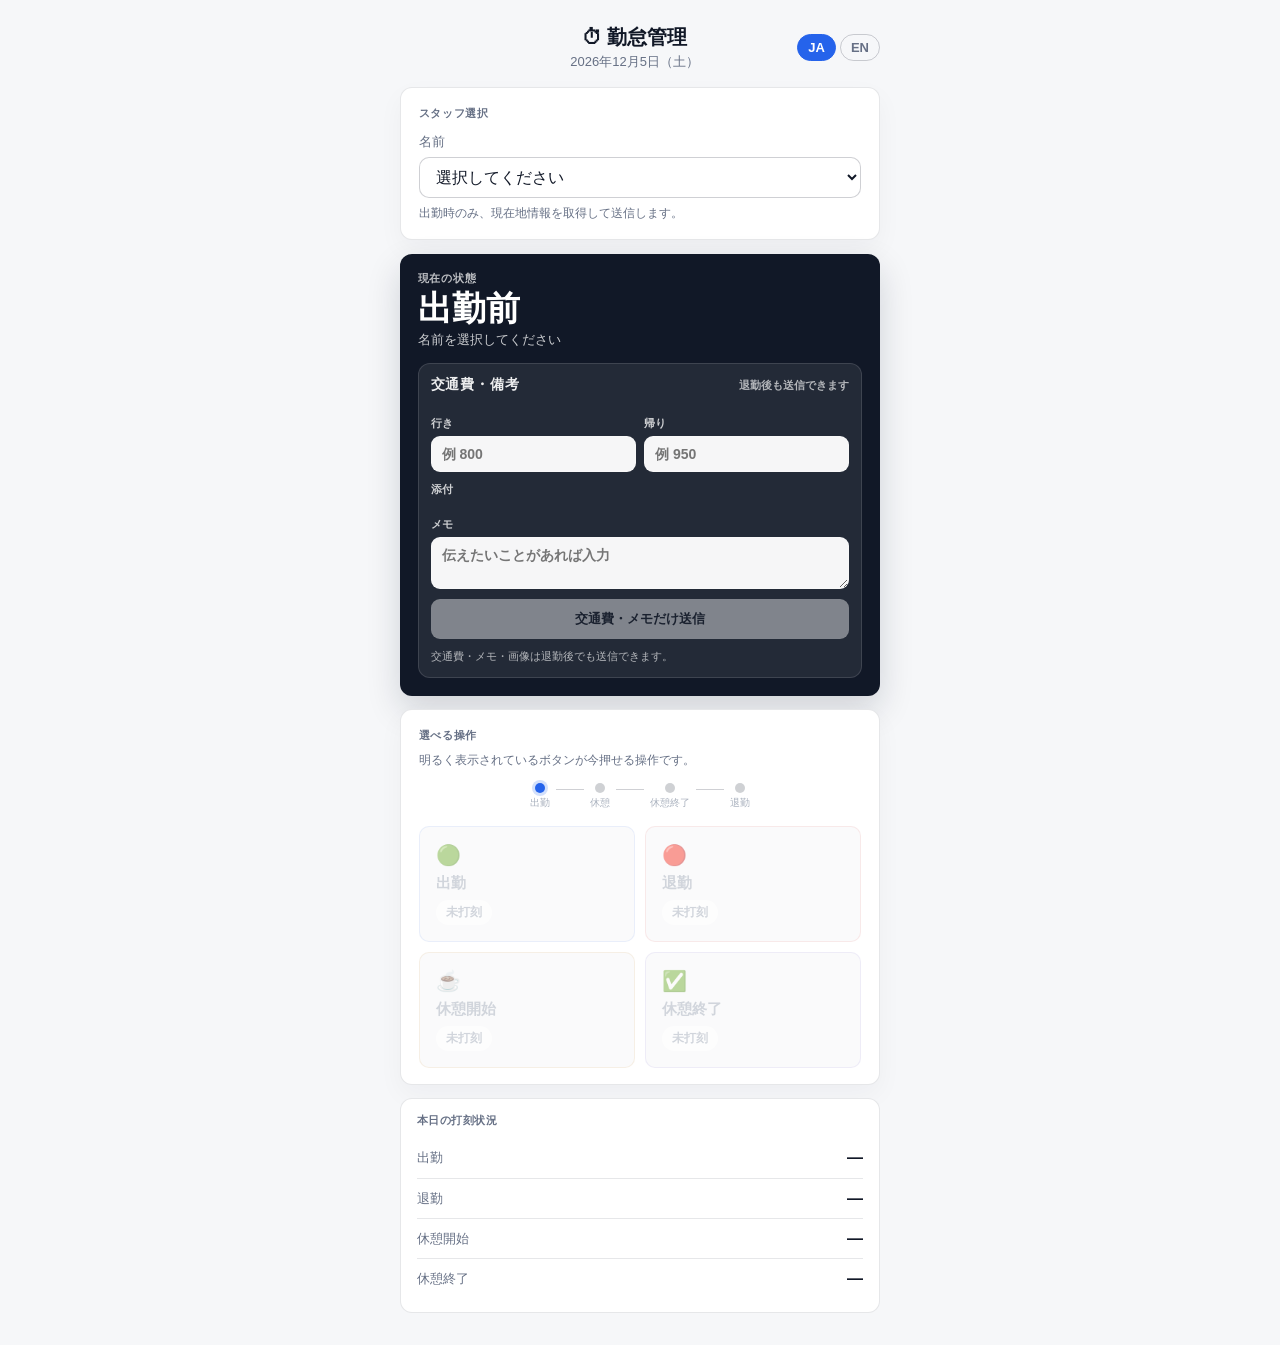
==== index.html @ ea796b30 "Update index.html" ====
<!DOCTYPE html>
<html lang="ja">
<head>
  <meta charset="UTF-8" />
  <meta name="viewport" content="width=device-width, initial-scale=1.0" />
  <title>勤怠管理 / Attendance</title>
  <link rel="stylesheet" href="styles.css?v=20260619-1" />
</head>
<body>
<div class="container">
  <div class="header">
    <div style="width:72px"></div>
    <div class="header-center">
      <h1>⏱ <span data-i18n="title">勤怠管理</span></h1>
      <div class="date" id="today-date"></div>
    </div>
    <div class="lang-toggle">
      <button class="lang-btn active" onclick="setLang('ja')">JA</button>
      <button class="lang-btn" onclick="setLang('en')">EN</button>
    </div>
  </div>

  <div class="card">
    <div class="card-title" data-i18n="selectStaff">スタッフ選択</div>
    <div class="form-group">
      <label data-i18n="name">名前</label>
      <select id="sel-name" onchange="onNameChange()">
        <option value="" data-i18n-opt="loading">読み込み中...</option>
      </select>
      <p class="notice" data-i18n="locationNotice">出勤時のみ、現在地情報を取得して送信します。</p>
    </div>
  </div>

  <div class="state-panel">
    <div class="state-copy">
      <span class="state-label" data-i18n="currentStatus">現在の状態</span>
      <strong id="current-state">出勤前</strong>
      <span id="state-detail">名前を選択してください</span>
    </div>
    <div class="checkout-panel" id="checkout-panel">
      <div class="checkout-panel-head">
        <span class="card-title" data-i18n="commuteTitle">交通費・備考</span>        
<!-- ① someKey → commuteSubtitle に修正 -->
<strong data-i18n="commuteSubtitle">退勤後も送信できます</strong>
      </div>
      <div class="fare-grid">
        <label>
          行き
          <input id="fare-go" type="number" inputmode="numeric" min="0" placeholder="例 800" />
        </label>
        <label>
          帰り
          <input id="fare-return" type="number" inputmode="numeric" min="0" placeholder="例 950" />
        </label>
      </div>
      <label class="file-field" data-i18n="fareAttach">
        添付
        <input id="commute-files" type="file" accept="image/*" multiple />
        <!-- ① label から data-i18n を外し、テキスト部分だけ span で囲む -->
<label class="file-field">
  <span data-i18n="fareAttach">添付</span>
  <input id="commute-files" type="file" accept="image/*" multiple />
  <span id="file-summary" data-i18n="fileSummaryDefault">画像は3枚まで・送信時に自動圧縮</span>
</label>
      </label>
      <div class="file-preview-grid" id="file-preview-grid" aria-label="添付画像プレビュー"></div>
<label class="memo-field">
  <span data-i18n="memoLabel">メモ</span>
  <textarea id="memo" rows="2" placeholder="伝えたいことがあれば入力"></textarea>
</label>
      </label>
      <button class="supplemental-send" id="supplemental-send" data-i18n="supplementalSend"  type="button" onclick="sendSupplementalInfo()" disabled>
        交通費・メモだけ送信
      </button>
      <p class="checkout-note" id="checkout-note" data-i18n="checkoutNote">交通費がない場合は、行き・帰りに0を入力してください。</p>
    </div>
    <button class="primary-action" id="primary-action" type="button" disabled>
      <span class="primary-kicker" data-i18n="nextAction">次の操作</span>
      <span class="primary-label" id="primary-label">出勤</span>
      <span class="primary-time" id="primary-time">--:--</span>
    </button>
  </div>

  <div class="card action-card">
    <div class="card-title">選べる操作</div>
    <p class="action-hint">明るく表示されているボタンが今押せる操作です。</p>

    <div class="step-bar">
      <div class="step">
        <div class="step-dot" id="step-checkin"></div>
        <div class="step-label" data-i18n="stepIn">出勤</div>
      </div>
      <div class="step-line" id="line-break"></div>
      <div class="step">
        <div class="step-dot" id="step-break"></div>
        <div class="step-label" data-i18n="stepBreak">休憩</div>
      </div>
      <div class="step-line" id="line-breakend"></div>
      <div class="step">
        <div class="step-dot" id="step-breakend"></div>
        <div class="step-label" data-i18n="stepBreakEnd">休憩終了</div>
      </div>
      <div class="step-line" id="line-checkout"></div>
      <div class="step">
        <div class="step-dot" id="step-checkout"></div>
        <div class="step-label" data-i18n="stepOut">退勤</div>
      </div>
    </div>

    <div class="btn-grid secondary-actions" aria-label="打刻操作">
      <button class="btn-action btn-checkin" onclick="record('出勤')" id="btn-checkin" disabled>
        <span class="icon">🟢</span>
        <span data-i18n="checkin">出勤</span>
        <span class="time-badge" id="time-checkin" data-i18n-default="未打刻">未打刻</span>
      </button>
      <button class="btn-action btn-checkout" onclick="confirmCheckout()" id="btn-checkout" disabled>
        <span class="icon">🔴</span>
        <span data-i18n="checkout">退勤</span>
        <span class="time-badge" id="time-checkout" data-i18n-default="未打刻">未打刻</span>
      </button>
      <button class="btn-action btn-break" onclick="record('休憩開始')" id="btn-break" disabled>
        <span class="icon">☕</span>
        <span data-i18n="breakStart">休憩開始</span>
        <span class="time-badge" id="time-break" data-i18n-default="未打刻">未打刻</span>
      </button>
      <button class="btn-action btn-breakend" onclick="record('休憩終了')" id="btn-breakend" disabled>
        <span class="icon">✅</span>
        <span data-i18n="breakEnd">休憩終了</span>
        <span class="time-badge" id="time-breakend" data-i18n-default="未打刻">未打刻</span>
      </button>
    </div>
  </div>

  <div class="status-bar show" id="status-bar">
    <div class="status-title" data-i18n="todayStatus">本日の打刻状況</div>
    <div class="status-grid">
      <div class="status-item"><span data-i18n="checkin">出勤</span><strong id="s-checkin">—</strong></div>
      <div class="status-item"><span data-i18n="checkout">退勤</span><strong id="s-checkout">—</strong></div>
      <div class="status-item"><span data-i18n="breakStart">休憩開始</span><strong id="s-break">—</strong></div>
      <div class="status-item"><span data-i18n="breakEnd">休憩終了</span><strong id="s-breakend">—</strong></div>
    </div>
  </div>
</div>

<div class="modal-overlay" id="modal">
  <div class="modal">
    <div class="modal-icon">🔴</div>
    <div class="modal-title" data-i18n="modalTitle">退勤しますか？</div>
    <div class="modal-body" data-i18n="modalBody">退勤を記録するとリセットされます。よろしいですか？</div>
    <div class="modal-time" id="modal-time"></div>
    <div class="modal-btns">
      <button class="modal-cancel" onclick="closeModal()" data-i18n="cancel">キャンセル</button>
      <button class="modal-confirm" onclick="doCheckout()" data-i18n="confirm">退勤する</button>
    </div>
  </div>
</div>

<div class="sending-overlay" id="sending-overlay">
  <div class="sending-box">📡 <span data-i18n="sending">送信中...</span></div>
</div>
<div class="toast" id="toast"></div>

<script src="script.js?v=20260619-1"></script>
</body>
</html>
---- styles.css ----
*, *::before, *::after { box-sizing: border-box; margin: 0; padding: 0; }

:root {
  --bg: #f6f7f9; --surface: #ffffff; --surface2: #f1f3f6;
  --border: rgba(15,23,42,0.10); --border2: rgba(15,23,42,0.20);
  --text: #111827; --text2: #667085; --text3: #a8b0bd;
  --green: #2563eb; --green-light: #eff6ff;
  --blue: #2563eb; --blue-light: #eff6ff;
  --orange: #c47a13; --orange-light: #fff7e6;
  --red: #dc2626; --red-light: #fef2f2;
  --purple: #6d5bd0; --purple-light: #f3f0ff;
  --gray-light: #f3f4f6;
  --radius: 12px; --radius-sm: 10px;
}

@media (prefers-color-scheme: dark) {
  :root {
    --bg: #1c1c1a; --surface: #262624; --surface2: #2e2e2b;
    --border: rgba(255,255,255,0.1); --border2: rgba(255,255,255,0.2);
    --text: #f0efea; --text2: #a0a09a; --text3: #666662;
    --green-light: #0a3328; --blue-light: #1e3a5f;
    --orange-light: #3d1f0a; --red-light: #3d0a0a; --purple-light: #2d1f5e;
    --gray-light: #2e2e2b;
  }
}

body {
  font-family: -apple-system, BlinkMacSystemFont, 'Hiragino Sans', 'Noto Sans JP', sans-serif;
  background: var(--bg); color: var(--text);
  min-height: 100vh; padding: 1rem;
}

.container { max-width: 480px; margin: 0 auto; }
.header { display: flex; align-items: center; justify-content: space-between; margin-bottom: 1rem; padding-top: 0.5rem; }
.header-center { text-align: center; flex: 1; }
.header h1 { font-size: 20px; font-weight: 700; margin-bottom: 2px; }
.header .date { font-size: 13px; color: var(--text2); }
.lang-toggle { display: flex; gap: 4px; }
.lang-btn { padding: 5px 10px; border-radius: 20px; border: 0.5px solid var(--border2); background: transparent; color: var(--text2); font-size: 13px; font-weight: 600; cursor: pointer; font-family: inherit; transition: all 0.15s; }
.lang-btn.active { background: var(--green); color: white; border-color: var(--green); }
.card { background: var(--surface); border: 1px solid var(--border); border-radius: var(--radius); padding: 1.1rem; margin-bottom: 0.85rem; box-shadow: 0 10px 26px rgba(15,23,42,0.04); }
.card-title { font-size: 11px; font-weight: 600; color: var(--text2); letter-spacing: 0.06em; text-transform: uppercase; margin-bottom: 12px; }
.form-group { display: flex; flex-direction: column; gap: 6px; }
label { font-size: 13px; color: var(--text2); font-weight: 500; }
select { font-size: 16px; font-family: inherit; padding: 10px 12px; border: 0.5px solid var(--border2); border-radius: var(--radius-sm); background: var(--surface); color: var(--text); width: 100%; outline: none; transition: border-color 0.15s; }
select:focus { border-color: var(--green); box-shadow: 0 0 0 3px rgba(29,158,117,0.15); }
.notice { color: var(--text2); font-size: 12px; line-height: 1.5; }
.state-panel { background: #111827; color: white; border-radius: 12px; padding: 1.1rem; margin-bottom: 0.85rem; box-shadow: 0 14px 34px rgba(15,23,42,0.16); }
.state-copy { display: flex; flex-direction: column; gap: 4px; margin-bottom: 12px; }
.state-label { color: rgba(255,255,255,0.72); font-size: 11px; font-weight: 700; letter-spacing: 0.08em; text-transform: uppercase; }
.state-copy strong { font-size: 34px; line-height: 1.08; }
.state-copy span:last-child { color: rgba(255,255,255,0.78); font-size: 13px; }
.checkout-panel { background: rgba(255,255,255,0.08); border: 1px solid rgba(255,255,255,0.12); border-radius: 12px; padding: 12px; margin-top: 14px; display: grid; gap: 10px; }
.checkout-panel-head { display: flex; align-items: baseline; justify-content: space-between; gap: 10px; }
.checkout-panel-head span { color: rgba(255,255,255,0.92); font-size: 14px; font-weight: 800; }
.checkout-panel-head strong { color: rgba(255,255,255,0.66); font-size: 11px; font-weight: 700; }
.fare-grid { display: grid; grid-template-columns: 1fr 1fr; gap: 8px; }
.fare-grid label, .file-field, .memo-field { color: rgba(255,255,255,0.78); display: grid; gap: 5px; font-size: 11px; font-weight: 800; letter-spacing: 0.02em; }
.fare-grid input, .memo-field textarea { width: 100%; border: 1px solid rgba(255,255,255,0.18); border-radius: 9px; background: rgba(255,255,255,0.96); color: var(--text); font: inherit; font-size: 14px; padding: 9px 10px; outline: none; }
.fare-grid input:focus, .memo-field textarea:focus { border-color: #93c5fd; box-shadow: 0 0 0 3px rgba(147,197,253,0.24); }
.file-field input { font-size: 12px; color: rgba(255,255,255,0.82); }
.file-field span { color: rgba(255,255,255,0.62); font-size: 11px; font-weight: 600; }
.file-preview-grid { display: grid; grid-template-columns: repeat(3, 1fr); gap: 8px; }
.file-preview { background: rgba(255,255,255,0.10); border: 1px solid rgba(255,255,255,0.14); border-radius: 10px; overflow: hidden; min-height: 84px; display: grid; grid-template-rows: 72px auto; position: relative; }
.file-preview img { width: 100%; height: 72px; object-fit: cover; display: block; }
.file-preview span { color: rgba(255,255,255,0.74); font-size: 10px; line-height: 1.3; padding: 5px 6px 6px; overflow: hidden; text-overflow: ellipsis; white-space: nowrap; }
.file-remove { position: absolute; top: 5px; right: 5px; width: 24px; height: 24px; border: 0; border-radius: 999px; background: rgba(17,24,39,0.78); color: white; font-size: 16px; line-height: 1; cursor: pointer; }
.memo-field textarea { resize: vertical; min-height: 48px; }
.supplemental-send { width: 100%; border: 1px solid rgba(255,255,255,0.18); border-radius: 9px; background: rgba(255,255,255,0.94); color: #111827; font: inherit; font-size: 13px; font-weight: 800; padding: 10px 12px; cursor: pointer; }
.supplemental-send:disabled { opacity: 0.45; cursor: not-allowed; }
.checkout-note { color: rgba(255,255,255,0.66); font-size: 11px; line-height: 1.45; }
.checkout-panel.is-incomplete { border-color: rgba(248,113,113,0.5); }
.checkout-panel.is-ready { border-color: rgba(96,165,250,0.65); }
.primary-action { display: none; }
.primary-action:disabled { cursor: not-allowed; opacity: 0.56; }
.primary-action:not(:disabled):active { transform: scale(0.985); }
.primary-kicker { grid-column: 1 / -1; color: var(--text2); font-size: 11px; font-weight: 700; letter-spacing: 0.08em; text-transform: uppercase; }
.primary-label { font-size: 26px; font-weight: 800; line-height: 1.1; }
.primary-time { justify-self: end; background: var(--green-light); color: var(--green); border-radius: 999px; padding: 6px 10px; font-size: 13px; font-weight: 800; }
.primary-action.is-break { color: #60420e; }
.primary-action.is-break .primary-time { background: var(--orange-light); color: var(--orange); }
.primary-action.is-breakend { color: #344568; }
.primary-action.is-breakend .primary-time { background: var(--purple-light); color: var(--purple); }
.primary-action.is-checkout { color: #6f211d; }
.primary-action.is-checkout .primary-time { background: var(--red-light); color: var(--red); }
.action-card { padding-bottom: 1rem; }
.action-hint { color: var(--text2); font-size: 12px; line-height: 1.5; margin: -4px 0 14px; }
.step-bar { display: flex; align-items: center; justify-content: center; gap: 6px; margin-bottom: 16px; }
.step { display: flex; flex-direction: column; align-items: center; gap: 3px; }
.step-dot { width: 10px; height: 10px; border-radius: 50%; background: var(--border2); transition: background 0.3s; }
.step-dot.done { background: var(--green); }
.step-dot.active { background: var(--blue); box-shadow: 0 0 0 3px rgba(37,99,235,0.2); }
.step-label { font-size: 10px; color: var(--text3); }
.step-line { width: 28px; height: 1px; background: var(--border2); margin-bottom: 14px; }
.step-line.done { background: var(--green); }
.btn-grid { display: grid; grid-template-columns: 1fr 1fr; gap: 10px; }
.btn-action { display: flex; flex-direction: column; align-items: flex-start; justify-content: center; gap: 7px; min-height: 96px; padding: 1rem; border: 1px solid transparent; border-radius: var(--radius-sm); font-family: inherit; font-size: 15px; font-weight: 800; cursor: pointer; transition: transform 0.1s, opacity 0.2s, filter 0.2s, box-shadow 0.2s; position: relative; text-align: left; }
.btn-action:active:not(:disabled) { transform: scale(0.96); }
.btn-action:not(:disabled) { box-shadow: 0 10px 24px rgba(15,23,42,0.08); }
.btn-action .icon { font-size: 20px; transition: opacity 0.2s; }
.btn-action .time-badge { font-size: 12px; font-weight: 800; padding: 4px 10px; border-radius: 20px; background: rgba(255,255,255,0.72); }
.btn-checkin { background: var(--blue-light); color: var(--blue); border-color: rgba(37,99,235,0.16); }
.btn-checkout { background: var(--red-light); color: var(--red); border-color: rgba(220,38,38,0.16); }
.btn-break { background: var(--orange-light); color: var(--orange); border-color: rgba(196,122,19,0.18); }
.btn-breakend { background: var(--purple-light); color: var(--purple); border-color: rgba(109,91,208,0.18); }
.btn-action:disabled { background: #f7f7f8 !important; color: var(--text3) !important; cursor: not-allowed; opacity: 0.52; box-shadow: none; }
.btn-checkout:not(:disabled) { box-shadow: 0 0 0 3px rgba(220,38,38,0.10), 0 10px 24px rgba(15,23,42,0.08); }
.btn-action.done-state { opacity: 0.58; cursor: default; }
.status-bar { background: var(--surface); border: 0.5px solid var(--border); border-radius: var(--radius); padding: 14px 16px; margin-bottom: 1rem; display: block; }
.status-bar.show { display: block; }
.status-title { font-size: 11px; color: var(--text2); margin-bottom: 10px; font-weight: 600; letter-spacing: 0.04em; text-transform: uppercase; }
.status-grid { display: grid; grid-template-columns: 1fr; gap: 0; }
.status-item { display: flex; align-items: center; justify-content: space-between; min-height: 40px; border-top: 0.5px solid var(--border); }
.status-item:first-child { border-top: 0; }
.status-item span { color: var(--text2); font-size: 13px; display: block; }
.status-item strong { font-size: 16px; font-variant-numeric: tabular-nums; }
.sending-overlay { display: none; position: fixed; inset: 0; background: rgba(0,0,0,0.35); z-index: 100; align-items: center; justify-content: center; }
.sending-overlay.show { display: flex; }
.sending-box { background: var(--surface); border-radius: var(--radius); padding: 2rem 2.5rem; text-align: center; font-size: 15px; font-weight: 600; }
.modal-overlay { display: none; position: fixed; inset: 0; background: rgba(0,0,0,0.4); z-index: 200; align-items: flex-end; justify-content: center; padding: 1rem; }
.modal-overlay.show { display: flex; }
.modal { background: var(--surface); border-radius: var(--radius); padding: 1.5rem; width: 100%; max-width: 420px; }
.modal-icon { font-size: 40px; text-align: center; margin-bottom: 12px; }
.modal-title { font-size: 18px; font-weight: 700; text-align: center; margin-bottom: 8px; }
.modal-body { font-size: 14px; color: var(--text2); text-align: center; margin-bottom: 20px; line-height: 1.6; }
.modal-time { font-size: 28px; font-weight: 700; text-align: center; color: var(--red); margin-bottom: 20px; }
.modal-btns { display: grid; grid-template-columns: 1fr 1fr; gap: 10px; }
.modal-cancel { padding: 12px; border: 0.5px solid var(--border2); border-radius: var(--radius-sm); background: transparent; color: var(--text2); font-size: 15px; font-weight: 600; cursor: pointer; font-family: inherit; }
.modal-confirm { padding: 12px; border: none; border-radius: var(--radius-sm); background: var(--red); color: white; font-size: 15px; font-weight: 700; cursor: pointer; font-family: inherit; }
.toast { position: fixed; bottom: 24px; left: 50%; transform: translateX(-50%); padding: 11px 22px; border-radius: var(--radius-sm); font-size: 14px; font-weight: 600; opacity: 0; transition: opacity 0.3s; pointer-events: none; z-index: 999; white-space: nowrap; }
.toast.ok { background: var(--green); color: white; }
.toast.ng { background: #e24b4a; color: white; }
.toast.show { opacity: 1; }
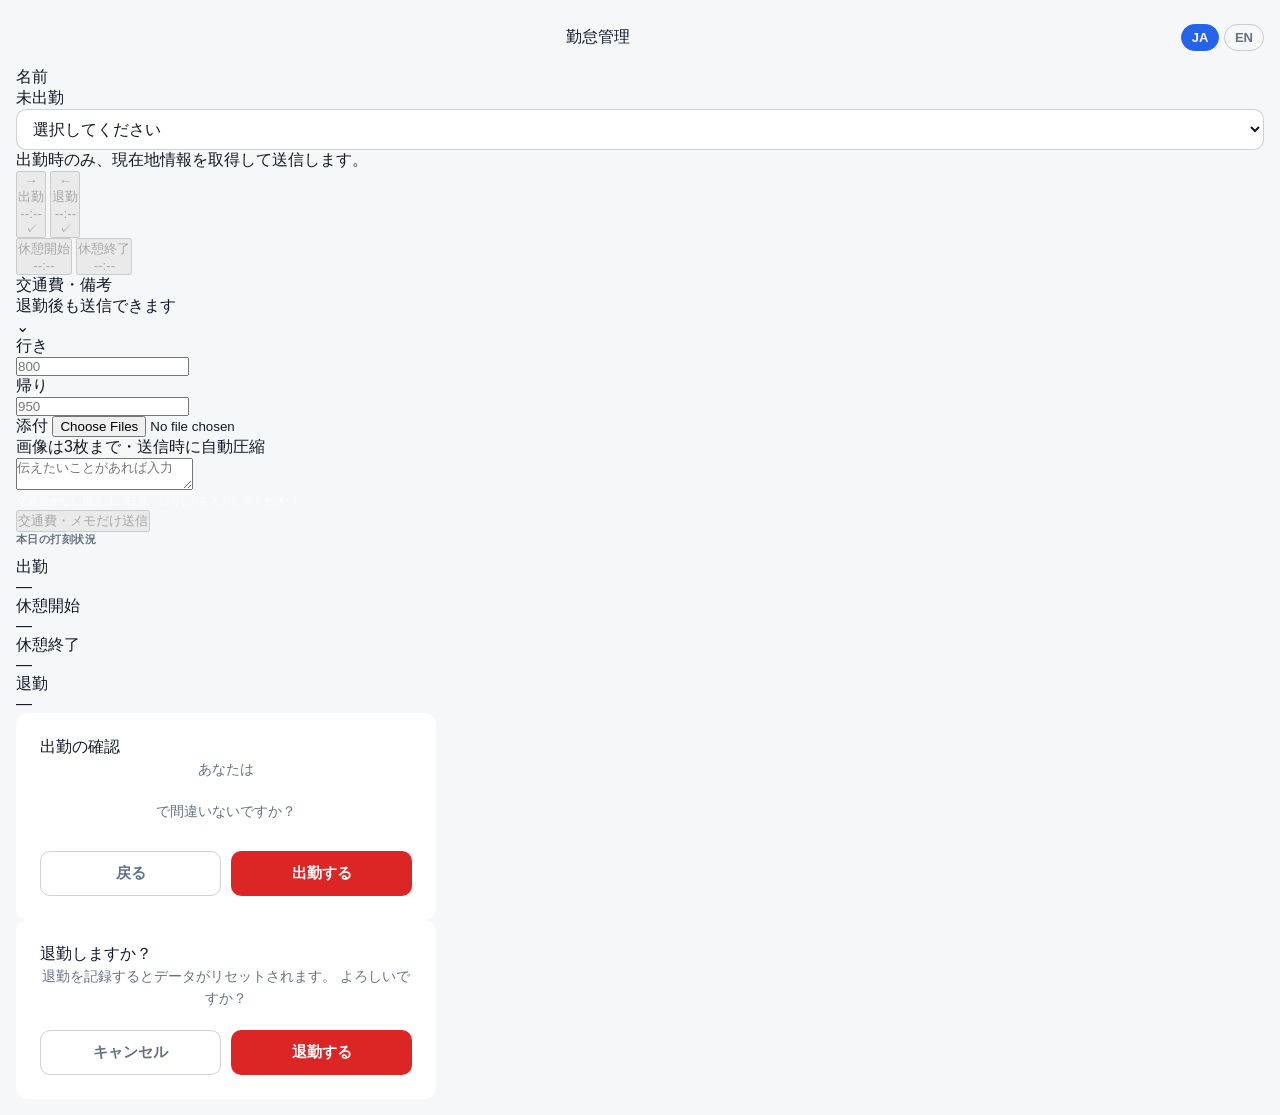
==== commit 87ad27b3: "Update index.html" ====
--- a/index.html
+++ b/index.html
@@ -2,151 +2,152 @@
 <html lang="ja">
 <head>
   <meta charset="UTF-8" />
-  <meta name="viewport" content="width=device-width, initial-scale=1.0" />
+  <meta name="viewport" content="width=device-width, initial-scale=1.0, maximum-scale=1.0" />
   <title>勤怠管理 / Attendance</title>
-  <link rel="stylesheet" href="styles.css?v=20260619-1" />
+  <link rel="stylesheet" href="styles.css" />
 </head>
 <body>
-<div class="container">
+<div class="app">
+
+  <!-- Header -->
   <div class="header">
-    <div style="width:72px"></div>
-    <div class="header-center">
-      <h1>⏱ <span data-i18n="title">勤怠管理</span></h1>
-      <div class="date" id="today-date"></div>
+    <div class="hd-spacer"></div>
+    <div class="hd-center">
+      <div class="hd-title" data-i18n="title">勤怠管理</div>
+      <div class="hd-date" id="hd-date"></div>
     </div>
-    <div class="lang-toggle">
+    <div class="lang-row">
       <button class="lang-btn active" onclick="setLang('ja')">JA</button>
       <button class="lang-btn" onclick="setLang('en')">EN</button>
     </div>
   </div>
 
-  <div class="card">
-    <div class="card-title" data-i18n="selectStaff">スタッフ選択</div>
-    <div class="form-group">
-      <label data-i18n="name">名前</label>
-      <select id="sel-name" onchange="onNameChange()">
-        <option value="" data-i18n-opt="loading">読み込み中...</option>
-      </select>
-      <p class="notice" data-i18n="locationNotice">出勤時のみ、現在地情報を取得して送信します。</p>
+  <!-- Name card with inline status badge -->
+  <div class="name-card">
+    <div class="name-head">
+      <div class="field-lbl" data-i18n="name">名前</div>
+      <div class="status-badge s-none" id="state-badge">
+        <div class="sb-dot"></div>
+        <span id="state-badge-text">未出勤</span>
+      </div>
     </div>
+    <select class="name-sel" id="sel-name" onchange="onNameChange()">
+      <option value="">選択してください</option>
+    </select>
+    <div class="loc-note" data-i18n="locationNotice">出勤時のみ、現在地情報を取得して送信します。</div>
   </div>
 
-  <div class="state-panel">
-    <div class="state-copy">
-      <span class="state-label" data-i18n="currentStatus">現在の状態</span>
-      <strong id="current-state">出勤前</strong>
-      <span id="state-detail">名前を選択してください</span>
-    </div>
-    <div class="checkout-panel" id="checkout-panel">
-      <div class="checkout-panel-head">
-        <span class="card-title" data-i18n="commuteTitle">交通費・備考</span>        
-<!-- ① someKey → commuteSubtitle に修正 -->
-<strong data-i18n="commuteSubtitle">退勤後も送信できます</strong>
-      </div>
-      <div class="fare-grid">
-        <label>
-          行き
-          <input id="fare-go" type="number" inputmode="numeric" min="0" placeholder="例 800" />
-        </label>
-        <label>
-          帰り
-          <input id="fare-return" type="number" inputmode="numeric" min="0" placeholder="例 950" />
-        </label>
-      </div>
-      <label class="file-field" data-i18n="fareAttach">
-        添付
-        <input id="commute-files" type="file" accept="image/*" multiple />
-        <!-- ① label から data-i18n を外し、テキスト部分だけ span で囲む -->
-<label class="file-field">
-  <span data-i18n="fareAttach">添付</span>
-  <input id="commute-files" type="file" accept="image/*" multiple />
-  <span id="file-summary" data-i18n="fileSummaryDefault">画像は3枚まで・送信時に自動圧縮</span>
-</label>
-      </label>
-      <div class="file-preview-grid" id="file-preview-grid" aria-label="添付画像プレビュー"></div>
-<label class="memo-field">
-  <span data-i18n="memoLabel">メモ</span>
-  <textarea id="memo" rows="2" placeholder="伝えたいことがあれば入力"></textarea>
-</label>
-      </label>
-      <button class="supplemental-send" id="supplemental-send" data-i18n="supplementalSend"  type="button" onclick="sendSupplementalInfo()" disabled>
-        交通費・メモだけ送信
-      </button>
-      <p class="checkout-note" id="checkout-note" data-i18n="checkoutNote">交通費がない場合は、行き・帰りに0を入力してください。</p>
-    </div>
-    <button class="primary-action" id="primary-action" type="button" disabled>
-      <span class="primary-kicker" data-i18n="nextAction">次の操作</span>
-      <span class="primary-label" id="primary-label">出勤</span>
-      <span class="primary-time" id="primary-time">--:--</span>
+  <!-- Main punch buttons (出勤 / 退勤) -->
+  <div class="main-btns">
+    <button class="main-btn btn-ci" id="btn-ci" disabled onclick="confirmCheckin()">
+      <div class="btn-indicator" id="ind-ci">→</div>
+      <div class="btn-label" data-i18n="checkin">出勤</div>
+      <div class="btn-time" id="time-ci">--:--</div>
+      <div class="done-badge">✓</div>
+    </button>
+    <button class="main-btn btn-co" id="btn-co" disabled onclick="confirmCheckout()">
+      <div class="btn-indicator" id="ind-co">←</div>
+      <div class="btn-label" data-i18n="checkout">退勤</div>
+      <div class="btn-time" id="time-co">--:--</div>
+      <div class="done-badge">✓</div>
     </button>
   </div>
 
-  <div class="card action-card">
-    <div class="card-title">選べる操作</div>
-    <p class="action-hint">明るく表示されているボタンが今押せる操作です。</p>
+  <!-- Break buttons (休憩開始 / 休憩終了) -->
+  <div class="break-btns">
+    <button class="break-btn" id="btn-bs" disabled onclick="record('休憩開始')">
+      <div class="break-dot" style="background:#D97706;"></div>
+      <div class="break-lbl" data-i18n="breakStart">休憩開始</div>
+      <div class="break-time" id="time-bs">--:--</div>
+    </button>
+    <button class="break-btn" id="btn-be" disabled onclick="record('休憩終了')">
+      <div class="break-dot" style="background:#7C3AED;"></div>
+      <div class="break-lbl" data-i18n="breakEnd">休憩終了</div>
+      <div class="break-time" id="time-be">--:--</div>
+    </button>
+  </div>
 
-    <div class="step-bar">
-      <div class="step">
-        <div class="step-dot" id="step-checkin"></div>
-        <div class="step-label" data-i18n="stepIn">出勤</div>
+  <!-- Commute accordion -->
+  <div class="commute-card" id="commute-card">
+    <div class="acc-head" onclick="toggleAcc()">
+      <div class="acc-left">
+        <div class="section-title" data-i18n="commuteTitle">交通費・備考</div>
+        <div class="section-sub" data-i18n="commuteSubtitle">退勤後も送信できます</div>
       </div>
-      <div class="step-line" id="line-break"></div>
-      <div class="step">
-        <div class="step-dot" id="step-break"></div>
-        <div class="step-label" data-i18n="stepBreak">休憩</div>
+      <div class="acc-chevron">&#8964;</div>
+    </div>
+    <div class="acc-body">
+      <div class="fare-row">
+        <div class="fare-field">
+          <div class="fare-lbl" data-i18n="fareGo">行き (円)</div>
+          <input class="fare-input" id="fare-go" type="number" inputmode="numeric" min="0" placeholder="800" oninput="updateButtonStates()" />
+        </div>
+        <div class="fare-field">
+          <div class="fare-lbl" data-i18n="fareReturn">帰り (円)</div>
+          <input class="fare-input" id="fare-return" type="number" inputmode="numeric" min="0" placeholder="950" oninput="updateButtonStates()" />
+        </div>
       </div>
-      <div class="step-line" id="line-breakend"></div>
-      <div class="step">
-        <div class="step-dot" id="step-breakend"></div>
-        <div class="step-label" data-i18n="stepBreakEnd">休憩終了</div>
+      <div class="attach-row">
+        <div class="attach-btn">
+          <span data-i18n="fareAttach">添付する</span>
+          <input type="file" id="file-inp" accept="image/*" multiple />
+        </div>
+        <div class="attach-count" id="attach-count">画像は3枚まで・送信時に自動圧縮</div>
       </div>
-      <div class="step-line" id="line-checkout"></div>
-      <div class="step">
-        <div class="step-dot" id="step-checkout"></div>
-        <div class="step-label" data-i18n="stepOut">退勤</div>
-      </div>
-    </div>
-
-    <div class="btn-grid secondary-actions" aria-label="打刻操作">
-      <button class="btn-action btn-checkin" onclick="record('出勤')" id="btn-checkin" disabled>
-        <span class="icon">🟢</span>
-        <span data-i18n="checkin">出勤</span>
-        <span class="time-badge" id="time-checkin" data-i18n-default="未打刻">未打刻</span>
-      </button>
-      <button class="btn-action btn-checkout" onclick="confirmCheckout()" id="btn-checkout" disabled>
-        <span class="icon">🔴</span>
-        <span data-i18n="checkout">退勤</span>
-        <span class="time-badge" id="time-checkout" data-i18n-default="未打刻">未打刻</span>
-      </button>
-      <button class="btn-action btn-break" onclick="record('休憩開始')" id="btn-break" disabled>
-        <span class="icon">☕</span>
-        <span data-i18n="breakStart">休憩開始</span>
-        <span class="time-badge" id="time-break" data-i18n-default="未打刻">未打刻</span>
-      </button>
-      <button class="btn-action btn-breakend" onclick="record('休憩終了')" id="btn-breakend" disabled>
-        <span class="icon">✅</span>
-        <span data-i18n="breakEnd">休憩終了</span>
-        <span class="time-badge" id="time-breakend" data-i18n-default="未打刻">未打刻</span>
+      <div class="file-thumbs" id="file-thumbs"></div>
+      <textarea class="memo-area" id="memo" placeholder="伝えたいことがあれば入力" oninput="updateButtonStates()"></textarea>
+      <div class="checkout-note" data-i18n="checkoutNote">交通費がない場合は、行き・帰りに0を入力してください。</div>
+      <button class="supp-btn" id="supp-btn" disabled onclick="sendSupplementalInfo()">
+        <span data-i18n="supplementalSend">交通費・メモだけ送信</span>
       </button>
     </div>
   </div>
 
-  <div class="status-bar show" id="status-bar">
+  <!-- Today's status -->
+  <div class="status-card">
     <div class="status-title" data-i18n="todayStatus">本日の打刻状況</div>
-    <div class="status-grid">
-      <div class="status-item"><span data-i18n="checkin">出勤</span><strong id="s-checkin">—</strong></div>
-      <div class="status-item"><span data-i18n="checkout">退勤</span><strong id="s-checkout">—</strong></div>
-      <div class="status-item"><span data-i18n="breakStart">休憩開始</span><strong id="s-break">—</strong></div>
-      <div class="status-item"><span data-i18n="breakEnd">休憩終了</span><strong id="s-breakend">—</strong></div>
+    <div class="status-rows">
+      <div class="status-row">
+        <div class="status-left"><div class="s-dot" style="background:var(--green)"></div><span data-i18n="checkin">出勤</span></div>
+        <div class="status-val" id="s-ci">—</div>
+      </div>
+      <div class="status-row">
+        <div class="status-left"><div class="s-dot" style="background:#D97706"></div><span data-i18n="breakStart">休憩開始</span></div>
+        <div class="status-val" id="s-bs">—</div>
+      </div>
+      <div class="status-row">
+        <div class="status-left"><div class="s-dot" style="background:#7C3AED"></div><span data-i18n="breakEnd">休憩終了</span></div>
+        <div class="status-val" id="s-be">—</div>
+      </div>
+      <div class="status-row">
+        <div class="status-left"><div class="s-dot" style="background:var(--red)"></div><span data-i18n="checkout">退勤</span></div>
+        <div class="status-val" id="s-co">—</div>
+      </div>
+    </div>
+  </div>
+
+</div><!-- /app -->
+
+<!-- 出勤確認モーダル -->
+<div class="modal-ov" id="modal-ci">
+  <div class="modal">
+    <div class="modal-ttl">出勤の確認</div>
+    <div class="modal-body">あなたは</div>
+    <div class="modal-name" id="ci-modal-name"></div>
+    <div class="modal-body">で間違いないですか？</div>
+    <div style="height:8px;"></div>
+    <div class="modal-btns">
+      <button class="modal-cancel" onclick="closeCheckinModal()">戻る</button>
+      <button class="modal-confirm green" onclick="doCheckin()">出勤する</button>
     </div>
   </div>
 </div>
 
-<div class="modal-overlay" id="modal">
+<!-- 退勤確認モーダル -->
+<div class="modal-ov" id="modal">
   <div class="modal">
-    <div class="modal-icon">🔴</div>
-    <div class="modal-title" data-i18n="modalTitle">退勤しますか？</div>
-    <div class="modal-body" data-i18n="modalBody">退勤を記録するとリセットされます。よろしいですか？</div>
+    <div class="modal-ttl" data-i18n="modalTitle">退勤しますか？</div>
+    <div class="modal-body" data-i18n="modalBody">退勤を記録するとデータがリセットされます。よろしいですか？</div>
     <div class="modal-time" id="modal-time"></div>
     <div class="modal-btns">
       <button class="modal-cancel" onclick="closeModal()" data-i18n="cancel">キャンセル</button>
@@ -155,11 +156,13 @@
   </div>
 </div>
 
+<!-- 送信中オーバーレイ -->
 <div class="sending-overlay" id="sending-overlay">
-  <div class="sending-box">📡 <span data-i18n="sending">送信中...</span></div>
+  <div class="sending-box" data-i18n="sending">送信中...</div>
 </div>
+
 <div class="toast" id="toast"></div>
 
-<script src="script.js?v=20260619-1"></script>
+<script src="script.js"></script>
 </body>
 </html>
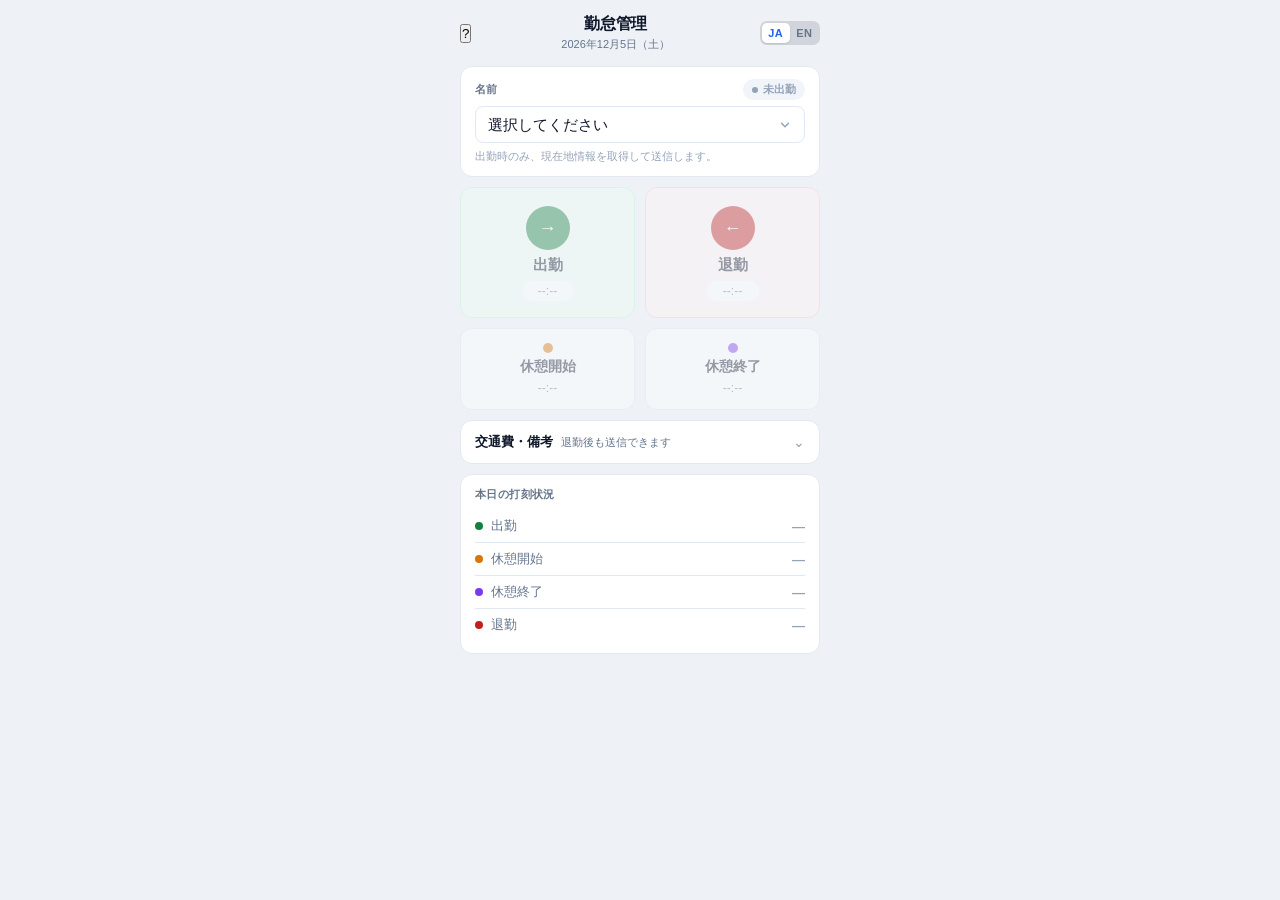
==== commit 73d816d8: "Update index.html" ====
--- a/index.html
+++ b/index.html
@@ -11,7 +11,7 @@
 
   <!-- Header -->
   <div class="header">
-    <div class="hd-spacer"></div>
+    <button class="help-btn" onclick="openManual()" aria-label="操作マニュアル">?</button>
     <div class="hd-center">
       <div class="hd-title" data-i18n="title">勤怠管理</div>
       <div class="hd-date" id="hd-date"></div>
@@ -163,6 +163,55 @@
 
 <div class="toast" id="toast"></div>
 
+<!-- マニュアルモーダル -->
+<div class="modal-ov" id="modal-manual" onclick="closeManual(event)">
+  <div class="manual-modal">
+    <div class="manual-header">
+      <div class="manual-title">操作マニュアル</div>
+      <button class="manual-close" onclick="closeManual()">✕</button>
+    </div>
+    <div class="manual-body">
+      <div class="manual-step">
+        <div class="manual-step-num" style="background:var(--green);">1</div>
+        <div class="manual-step-content">
+          <div class="manual-step-title">名前を選択する</div>
+          <div class="manual-step-desc">画面上部のプルダウンから自分の名前を選んでください。出勤ボタンが有効になります。</div>
+        </div>
+      </div>
+      <div class="manual-step">
+        <div class="manual-step-num" style="background:var(--green);">2</div>
+        <div class="manual-step-content">
+          <div class="manual-step-title">出勤ボタンを押す</div>
+          <div class="manual-step-desc">確認画面で名前を確認してから「出勤する」を押してください。出勤後は名前の変更ができなくなります。</div>
+        </div>
+      </div>
+      <div class="manual-step">
+        <div class="manual-step-num" style="background:#D97706;">3</div>
+        <div class="manual-step-content">
+          <div class="manual-step-title">休憩開始 / 休憩終了</div>
+          <div class="manual-step-desc">休憩に入るときは「休憩開始」、戻ったら「休憩終了」を押してください。</div>
+        </div>
+      </div>
+      <div class="manual-step">
+        <div class="manual-step-num" style="background:var(--red);">4</div>
+        <div class="manual-step-content">
+          <div class="manual-step-title">退勤ボタンを押す</div>
+          <div class="manual-step-desc">確認画面で時刻を確認してから「退勤する」を押してください。データが送信され、画面がリセットされます。</div>
+        </div>
+      </div>
+      <div class="manual-divider"></div>
+      <div class="manual-step">
+        <div class="manual-step-num" style="background:var(--blue);">+</div>
+        <div class="manual-step-content">
+          <div class="manual-step-title">交通費・備考の送信</div>
+          <div class="manual-step-desc">「交通費・備考」を開いて行き・帰りの金額を入力し「交通費・メモだけ送信」を押してください。退勤後でも送信できます。領収書などの画像も添付できます（3枚まで）。</div>
+        </div>
+      </div>
+    </div>
+  </div>
+</div>
+
 <script src="script.js"></script>
+<script src="manual.js"></script>
 </body>
 </html>
--- a/styles.css
+++ b/styles.css
@@ -1,133 +1,236 @@
 *, *::before, *::after { box-sizing: border-box; margin: 0; padding: 0; }
 
 :root {
-  --bg: #f6f7f9; --surface: #ffffff; --surface2: #f1f3f6;
-  --border: rgba(15,23,42,0.10); --border2: rgba(15,23,42,0.20);
-  --text: #111827; --text2: #667085; --text3: #a8b0bd;
-  --green: #2563eb; --green-light: #eff6ff;
-  --blue: #2563eb; --blue-light: #eff6ff;
-  --orange: #c47a13; --orange-light: #fff7e6;
-  --red: #dc2626; --red-light: #fef2f2;
-  --purple: #6d5bd0; --purple-light: #f3f0ff;
-  --gray-light: #f3f4f6;
-  --radius: 12px; --radius-sm: 10px;
-}
-
-@media (prefers-color-scheme: dark) {
-  :root {
-    --bg: #1c1c1a; --surface: #262624; --surface2: #2e2e2b;
-    --border: rgba(255,255,255,0.1); --border2: rgba(255,255,255,0.2);
-    --text: #f0efea; --text2: #a0a09a; --text3: #666662;
-    --green-light: #0a3328; --blue-light: #1e3a5f;
-    --orange-light: #3d1f0a; --red-light: #3d0a0a; --purple-light: #2d1f5e;
-    --gray-light: #2e2e2b;
-  }
-}
-
+  --blue: #2563EB;
+  --blue-dk: #1D4ED8;
+  --blue-bg: #EFF6FF;
+  --blue-mid: #BFDBFE;
+  --green: #15803D;
+  --green-bg: #F0FDF4;
+  --green-bd: #BBF7D0;
+  --red: #C2201F;
+  --red-bg: #FEF2F2;
+  --red-bd: #FECACA;
+  --bg: #EEF2F7;
+  --card: #FFFFFF;
+  --text: #0F172A;
+  --sub: #64748B;
+  --muted: #94A3B8;
+  --border: #E2E8F0;
+  --r: 12px;
+  --r-sm: 8px;
+}
+
+html, body { height: 100%; background: var(--bg); }
 body {
-  font-family: -apple-system, BlinkMacSystemFont, 'Hiragino Sans', 'Noto Sans JP', sans-serif;
-  background: var(--bg); color: var(--text);
-  min-height: 100vh; padding: 1rem;
-}
-
-.container { max-width: 480px; margin: 0 auto; }
-.header { display: flex; align-items: center; justify-content: space-between; margin-bottom: 1rem; padding-top: 0.5rem; }
-.header-center { text-align: center; flex: 1; }
-.header h1 { font-size: 20px; font-weight: 700; margin-bottom: 2px; }
-.header .date { font-size: 13px; color: var(--text2); }
-.lang-toggle { display: flex; gap: 4px; }
-.lang-btn { padding: 5px 10px; border-radius: 20px; border: 0.5px solid var(--border2); background: transparent; color: var(--text2); font-size: 13px; font-weight: 600; cursor: pointer; font-family: inherit; transition: all 0.15s; }
-.lang-btn.active { background: var(--green); color: white; border-color: var(--green); }
-.card { background: var(--surface); border: 1px solid var(--border); border-radius: var(--radius); padding: 1.1rem; margin-bottom: 0.85rem; box-shadow: 0 10px 26px rgba(15,23,42,0.04); }
-.card-title { font-size: 11px; font-weight: 600; color: var(--text2); letter-spacing: 0.06em; text-transform: uppercase; margin-bottom: 12px; }
-.form-group { display: flex; flex-direction: column; gap: 6px; }
-label { font-size: 13px; color: var(--text2); font-weight: 500; }
-select { font-size: 16px; font-family: inherit; padding: 10px 12px; border: 0.5px solid var(--border2); border-radius: var(--radius-sm); background: var(--surface); color: var(--text); width: 100%; outline: none; transition: border-color 0.15s; }
-select:focus { border-color: var(--green); box-shadow: 0 0 0 3px rgba(29,158,117,0.15); }
-.notice { color: var(--text2); font-size: 12px; line-height: 1.5; }
-.state-panel { background: #111827; color: white; border-radius: 12px; padding: 1.1rem; margin-bottom: 0.85rem; box-shadow: 0 14px 34px rgba(15,23,42,0.16); }
-.state-copy { display: flex; flex-direction: column; gap: 4px; margin-bottom: 12px; }
-.state-label { color: rgba(255,255,255,0.72); font-size: 11px; font-weight: 700; letter-spacing: 0.08em; text-transform: uppercase; }
-.state-copy strong { font-size: 34px; line-height: 1.08; }
-.state-copy span:last-child { color: rgba(255,255,255,0.78); font-size: 13px; }
-.checkout-panel { background: rgba(255,255,255,0.08); border: 1px solid rgba(255,255,255,0.12); border-radius: 12px; padding: 12px; margin-top: 14px; display: grid; gap: 10px; }
-.checkout-panel-head { display: flex; align-items: baseline; justify-content: space-between; gap: 10px; }
-.checkout-panel-head span { color: rgba(255,255,255,0.92); font-size: 14px; font-weight: 800; }
-.checkout-panel-head strong { color: rgba(255,255,255,0.66); font-size: 11px; font-weight: 700; }
-.fare-grid { display: grid; grid-template-columns: 1fr 1fr; gap: 8px; }
-.fare-grid label, .file-field, .memo-field { color: rgba(255,255,255,0.78); display: grid; gap: 5px; font-size: 11px; font-weight: 800; letter-spacing: 0.02em; }
-.fare-grid input, .memo-field textarea { width: 100%; border: 1px solid rgba(255,255,255,0.18); border-radius: 9px; background: rgba(255,255,255,0.96); color: var(--text); font: inherit; font-size: 14px; padding: 9px 10px; outline: none; }
-.fare-grid input:focus, .memo-field textarea:focus { border-color: #93c5fd; box-shadow: 0 0 0 3px rgba(147,197,253,0.24); }
-.file-field input { font-size: 12px; color: rgba(255,255,255,0.82); }
-.file-field span { color: rgba(255,255,255,0.62); font-size: 11px; font-weight: 600; }
-.file-preview-grid { display: grid; grid-template-columns: repeat(3, 1fr); gap: 8px; }
-.file-preview { background: rgba(255,255,255,0.10); border: 1px solid rgba(255,255,255,0.14); border-radius: 10px; overflow: hidden; min-height: 84px; display: grid; grid-template-rows: 72px auto; position: relative; }
-.file-preview img { width: 100%; height: 72px; object-fit: cover; display: block; }
-.file-preview span { color: rgba(255,255,255,0.74); font-size: 10px; line-height: 1.3; padding: 5px 6px 6px; overflow: hidden; text-overflow: ellipsis; white-space: nowrap; }
-.file-remove { position: absolute; top: 5px; right: 5px; width: 24px; height: 24px; border: 0; border-radius: 999px; background: rgba(17,24,39,0.78); color: white; font-size: 16px; line-height: 1; cursor: pointer; }
-.memo-field textarea { resize: vertical; min-height: 48px; }
-.supplemental-send { width: 100%; border: 1px solid rgba(255,255,255,0.18); border-radius: 9px; background: rgba(255,255,255,0.94); color: #111827; font: inherit; font-size: 13px; font-weight: 800; padding: 10px 12px; cursor: pointer; }
-.supplemental-send:disabled { opacity: 0.45; cursor: not-allowed; }
-.checkout-note { color: rgba(255,255,255,0.66); font-size: 11px; line-height: 1.45; }
-.checkout-panel.is-incomplete { border-color: rgba(248,113,113,0.5); }
-.checkout-panel.is-ready { border-color: rgba(96,165,250,0.65); }
-.primary-action { display: none; }
-.primary-action:disabled { cursor: not-allowed; opacity: 0.56; }
-.primary-action:not(:disabled):active { transform: scale(0.985); }
-.primary-kicker { grid-column: 1 / -1; color: var(--text2); font-size: 11px; font-weight: 700; letter-spacing: 0.08em; text-transform: uppercase; }
-.primary-label { font-size: 26px; font-weight: 800; line-height: 1.1; }
-.primary-time { justify-self: end; background: var(--green-light); color: var(--green); border-radius: 999px; padding: 6px 10px; font-size: 13px; font-weight: 800; }
-.primary-action.is-break { color: #60420e; }
-.primary-action.is-break .primary-time { background: var(--orange-light); color: var(--orange); }
-.primary-action.is-breakend { color: #344568; }
-.primary-action.is-breakend .primary-time { background: var(--purple-light); color: var(--purple); }
-.primary-action.is-checkout { color: #6f211d; }
-.primary-action.is-checkout .primary-time { background: var(--red-light); color: var(--red); }
-.action-card { padding-bottom: 1rem; }
-.action-hint { color: var(--text2); font-size: 12px; line-height: 1.5; margin: -4px 0 14px; }
-.step-bar { display: flex; align-items: center; justify-content: center; gap: 6px; margin-bottom: 16px; }
-.step { display: flex; flex-direction: column; align-items: center; gap: 3px; }
-.step-dot { width: 10px; height: 10px; border-radius: 50%; background: var(--border2); transition: background 0.3s; }
-.step-dot.done { background: var(--green); }
-.step-dot.active { background: var(--blue); box-shadow: 0 0 0 3px rgba(37,99,235,0.2); }
-.step-label { font-size: 10px; color: var(--text3); }
-.step-line { width: 28px; height: 1px; background: var(--border2); margin-bottom: 14px; }
-.step-line.done { background: var(--green); }
-.btn-grid { display: grid; grid-template-columns: 1fr 1fr; gap: 10px; }
-.btn-action { display: flex; flex-direction: column; align-items: flex-start; justify-content: center; gap: 7px; min-height: 96px; padding: 1rem; border: 1px solid transparent; border-radius: var(--radius-sm); font-family: inherit; font-size: 15px; font-weight: 800; cursor: pointer; transition: transform 0.1s, opacity 0.2s, filter 0.2s, box-shadow 0.2s; position: relative; text-align: left; }
-.btn-action:active:not(:disabled) { transform: scale(0.96); }
-.btn-action:not(:disabled) { box-shadow: 0 10px 24px rgba(15,23,42,0.08); }
-.btn-action .icon { font-size: 20px; transition: opacity 0.2s; }
-.btn-action .time-badge { font-size: 12px; font-weight: 800; padding: 4px 10px; border-radius: 20px; background: rgba(255,255,255,0.72); }
-.btn-checkin { background: var(--blue-light); color: var(--blue); border-color: rgba(37,99,235,0.16); }
-.btn-checkout { background: var(--red-light); color: var(--red); border-color: rgba(220,38,38,0.16); }
-.btn-break { background: var(--orange-light); color: var(--orange); border-color: rgba(196,122,19,0.18); }
-.btn-breakend { background: var(--purple-light); color: var(--purple); border-color: rgba(109,91,208,0.18); }
-.btn-action:disabled { background: #f7f7f8 !important; color: var(--text3) !important; cursor: not-allowed; opacity: 0.52; box-shadow: none; }
-.btn-checkout:not(:disabled) { box-shadow: 0 0 0 3px rgba(220,38,38,0.10), 0 10px 24px rgba(15,23,42,0.08); }
-.btn-action.done-state { opacity: 0.58; cursor: default; }
-.status-bar { background: var(--surface); border: 0.5px solid var(--border); border-radius: var(--radius); padding: 14px 16px; margin-bottom: 1rem; display: block; }
-.status-bar.show { display: block; }
-.status-title { font-size: 11px; color: var(--text2); margin-bottom: 10px; font-weight: 600; letter-spacing: 0.04em; text-transform: uppercase; }
-.status-grid { display: grid; grid-template-columns: 1fr; gap: 0; }
-.status-item { display: flex; align-items: center; justify-content: space-between; min-height: 40px; border-top: 0.5px solid var(--border); }
-.status-item:first-child { border-top: 0; }
-.status-item span { color: var(--text2); font-size: 13px; display: block; }
-.status-item strong { font-size: 16px; font-variant-numeric: tabular-nums; }
+  font-family: -apple-system, BlinkMacSystemFont, 'Hiragino Sans', 'Hiragino Kaku Gothic ProN', 'Noto Sans JP', sans-serif;
+  color: var(--text);
+  -webkit-font-smoothing: antialiased;
+}
+
+/* ── Layout ── */
+.app { max-width: 390px; margin: 0 auto; padding: 0 15px 20px; display: flex; flex-direction: column; gap: 10px; }
+
+/* ── Header ── */
+.header { display: flex; align-items: center; justify-content: space-between; padding: 14px 0 4px; }
+.hd-center { text-align: center; flex: 1; }
+.hd-title { font-size: 16px; font-weight: 700; letter-spacing: -.3px; }
+.hd-date { font-size: 11px; color: var(--sub); margin-top: 2px; }
+.hd-spacer { width: 60px; }
+.lang-row { display: flex; gap: 1px; background: #D1D5DB; border-radius: 7px; padding: 2px; width: 60px; }
+.lang-btn {
+  flex: 1; font-size: 11px; font-weight: 600; letter-spacing: .4px;
+  border: none; background: transparent; border-radius: 5px;
+  padding: 4px 0; cursor: pointer; color: var(--sub);
+  transition: all .15s; font-family: inherit;
+}
+.lang-btn.active { background: #fff; color: var(--blue); box-shadow: 0 1px 2px rgba(0,0,0,.1); }
+
+/* ── Name card ── */
+.name-card { background: var(--card); border-radius: var(--r); border: 1px solid var(--border); padding: 12px 14px; }
+.name-head { display: flex; align-items: center; justify-content: space-between; margin-bottom: 6px; }
+.field-lbl { font-size: 11px; font-weight: 600; color: var(--sub); letter-spacing: .4px; text-transform: uppercase; }
+.name-sel {
+  width: 100%; padding: 9px 12px; border: 1.5px solid var(--border);
+  border-radius: var(--r-sm); font-size: 15px; font-weight: 500;
+  color: var(--text); background: #fff; appearance: none; font-family: inherit;
+  background-image: url("data:image/svg+xml,%3Csvg xmlns='http://www.w3.org/2000/svg' width='14' height='14' viewBox='0 0 24 24' fill='none' stroke='%2394A3B8' stroke-width='2.5' stroke-linecap='round'%3E%3Cpath d='M6 9l6 6 6-6'/%3E%3C/svg%3E");
+  background-repeat: no-repeat; background-position: right 12px center;
+  cursor: pointer; transition: border-color .15s;
+}
+.name-sel:focus { outline: none; border-color: var(--blue); }
+.name-sel:disabled { background: #F8FAFC; color: var(--sub); cursor: default; opacity: 1; }
+.loc-note { font-size: 11px; color: var(--muted); margin-top: 6px; }
+
+/* ── Status badge ── */
+.status-badge {
+  display: inline-flex; align-items: center; gap: 5px;
+  padding: 3px 9px; border-radius: 99px;
+  font-size: 11px; font-weight: 600; transition: all .2s;
+}
+.status-badge.s-none { background: #F1F5F9; color: var(--muted); }
+.status-badge.s-ci   { background: var(--green-bg); color: var(--green); }
+.status-badge.s-br   { background: #FFFBEB; color: #B45309; }
+.status-badge.s-co   { background: #F8FAFC; color: var(--sub); }
+.sb-dot { width: 6px; height: 6px; border-radius: 50%; background: currentColor; }
+
+/* ── Main punch buttons ── */
+.main-btns { display: grid; grid-template-columns: 1fr 1fr; gap: 10px; }
+.main-btn {
+  border: none; border-radius: var(--r);
+  padding: 18px 12px 16px;
+  display: flex; flex-direction: column; align-items: center; gap: 6px;
+  cursor: pointer; transition: transform .1s, opacity .15s;
+  position: relative; overflow: hidden; font-family: inherit;
+}
+.main-btn:active:not(:disabled) { transform: scale(0.97); }
+.main-btn:disabled { opacity: .4; cursor: default; }
+.main-btn.btn-ci { background: var(--green-bg); border: 1.5px solid var(--green-bd); }
+.main-btn.btn-co { background: var(--red-bg);   border: 1.5px solid var(--red-bd); }
+.btn-indicator {
+  width: 44px; height: 44px; border-radius: 50%;
+  display: flex; align-items: center; justify-content: center;
+  font-size: 18px; font-weight: 700; transition: all .2s;
+}
+.btn-ci .btn-indicator { background: var(--green); color: #fff; }
+.btn-co .btn-indicator { background: var(--red);   color: #fff; }
+.btn-label { font-size: 15px; font-weight: 700; color: var(--text); }
+.btn-time {
+  font-size: 12px; font-weight: 500; color: var(--sub);
+  background: #fff; padding: 3px 10px; border-radius: 99px;
+  font-variant-numeric: tabular-nums; min-width: 52px; text-align: center;
+}
+.done-badge {
+  display: none; position: absolute; top: 10px; right: 10px;
+  width: 18px; height: 18px; border-radius: 50%;
+  background: rgba(255,255,255,.9);
+  align-items: center; justify-content: center;
+  font-size: 11px; font-weight: 700;
+}
+.btn-ci .done-badge { color: var(--green); }
+.btn-co .done-badge { color: var(--red); }
+.main-btn.done-state .done-badge    { display: flex; }
+.main-btn.done-state .btn-indicator { opacity: .5; }
+
+/* ── Break buttons ── */
+.break-btns { display: grid; grid-template-columns: 1fr 1fr; gap: 10px; }
+.break-btn {
+  background: var(--card); border: 1.5px solid var(--border); border-radius: var(--r);
+  padding: 14px 12px; display: flex; flex-direction: column; align-items: center; gap: 5px;
+  cursor: pointer; transition: all .15s; font-family: inherit;
+}
+.break-btn:hover:not(:disabled) { border-color: var(--blue-mid); background: var(--blue-bg); }
+.break-btn:active:not(:disabled) { transform: scale(.97); }
+.break-btn:disabled { opacity: .4; cursor: default; }
+.break-btn.done-state { background: #F8FAFC; opacity: .6; }
+.break-dot  { width: 10px; height: 10px; border-radius: 50%; }
+.break-lbl  { font-size: 14px; font-weight: 700; color: var(--text); }
+.break-time { font-size: 12px; color: var(--sub); font-variant-numeric: tabular-nums; }
+
+/* ── Commute accordion ── */
+.commute-card { background: var(--card); border-radius: var(--r); border: 1px solid var(--border); overflow: hidden; }
+.acc-head {
+  display: flex; align-items: center; justify-content: space-between;
+  padding: 12px 14px; cursor: pointer; user-select: none;
+}
+.acc-left { display: flex; align-items: center; gap: 8px; }
+.section-title { font-size: 13px; font-weight: 700; }
+.section-sub   { font-size: 11px; color: var(--sub); }
+.acc-chevron { font-size: 14px; color: var(--muted); transition: transform .2s; line-height: 1; }
+.commute-card.open .acc-chevron { transform: rotate(180deg); }
+.acc-body { display: none; padding: 12px 14px 14px; border-top: 1px solid var(--border); }
+.commute-card.open .acc-body { display: block; }
+
+.fare-row { display: grid; grid-template-columns: minmax(0,1fr) minmax(0,1fr); gap: 8px; margin-bottom: 8px; }
+.fare-field { display: flex; flex-direction: column; gap: 4px; min-width: 0; }
+.fare-lbl { font-size: 11px; font-weight: 600; color: var(--sub); }
+.fare-input {
+  width: 100%; padding: 8px 10px; border: 1.5px solid var(--border); border-radius: var(--r-sm);
+  font-size: 14px; color: var(--text); background: #fff;
+  transition: border-color .15s; font-variant-numeric: tabular-nums; font-family: inherit;
+}
+.fare-input:focus { outline: none; border-color: var(--blue); }
+
+.attach-row { display: flex; align-items: center; justify-content: space-between; margin-bottom: 8px; }
+.attach-btn {
+  font-size: 12px; font-weight: 600; color: var(--blue);
+  background: var(--blue-bg); border: 1px solid var(--blue-mid);
+  border-radius: 6px; padding: 5px 12px; cursor: pointer;
+  position: relative; overflow: hidden; transition: background .15s;
+}
+.attach-btn input[type=file] { position: absolute; inset: 0; opacity: 0; cursor: pointer; width: 100%; height: 100%; }
+.attach-btn:hover { background: #DBEAFE; }
+.attach-count { font-size: 11px; color: var(--muted); }
+
+.file-thumbs { display: flex; gap: 6px; margin-bottom: 8px; flex-wrap: wrap; }
+.thumb-wrap { position: relative; }
+.thumb-img { width: 48px; height: 48px; border-radius: 6px; object-fit: cover; border: 1px solid var(--border); display: block; }
+.thumb-rm {
+  position: absolute; top: -5px; right: -5px; width: 16px; height: 16px;
+  border-radius: 50%; background: var(--red); color: #fff; border: none;
+  font-size: 9px; cursor: pointer; display: flex; align-items: center; justify-content: center;
+}
+
+.memo-area {
+  width: 100%; padding: 8px 10px; border: 1.5px solid var(--border); border-radius: var(--r-sm);
+  font-size: 14px; resize: none; font-family: inherit; color: var(--text);
+  height: 52px; transition: border-color .15s; margin-bottom: 8px; display: block;
+}
+.memo-area:focus { outline: none; border-color: var(--blue); }
+
+.checkout-note { color: var(--muted); font-size: 11px; line-height: 1.45; margin-bottom: 8px; }
+
+.supp-btn {
+  width: 100%; padding: 9px; border: 1.5px solid var(--border); border-radius: var(--r-sm);
+  background: #fff; font-size: 13px; font-weight: 600; color: var(--sub);
+  cursor: pointer; transition: all .15s; font-family: inherit;
+}
+.supp-btn:hover:not(:disabled) { border-color: var(--blue); color: var(--blue); background: var(--blue-bg); }
+.supp-btn:disabled { opacity: .4; cursor: default; }
+
+/* ── Status card ── */
+.status-card { background: var(--card); border-radius: var(--r); border: 1px solid var(--border); padding: 12px 14px; }
+.status-title { font-size: 11px; font-weight: 600; color: var(--sub); letter-spacing: .4px; text-transform: uppercase; margin-bottom: 8px; }
+.status-rows { display: flex; flex-direction: column; }
+.status-row {
+  display: flex; align-items: center; justify-content: space-between;
+  padding: 7px 0; border-bottom: 1px solid var(--border);
+}
+.status-row:last-child { border-bottom: none; }
+.status-left { display: flex; align-items: center; gap: 8px; font-size: 13px; color: var(--sub); }
+.s-dot { width: 8px; height: 8px; border-radius: 50%; flex-shrink: 0; }
+.status-val { font-size: 13px; font-weight: 600; font-variant-numeric: tabular-nums; color: var(--muted); }
+.status-val.recorded { color: var(--text); }
+
+/* ── Toast ── */
+.toast {
+  position: fixed; bottom: 28px; left: 50%;
+  transform: translateX(-50%) translateY(60px);
+  padding: 10px 20px; border-radius: 99px;
+  font-size: 13px; font-weight: 500;
+  opacity: 0; transition: all .22s; white-space: nowrap; z-index: 999; pointer-events: none;
+}
+.toast.show { opacity: 1; transform: translateX(-50%) translateY(0); }
+.toast.ok { background: var(--green); color: #fff; }
+.toast.ng { background: #C2201F; color: #fff; }
+
+/* ── Modals ── */
+.modal-ov {
+  position: fixed; inset: 0; background: rgba(0,0,0,.4);
+  display: none; align-items: center; justify-content: center; z-index: 200; padding: 20px;
+}
+.modal-ov.show { display: flex; }
+.modal { background: #fff; border-radius: 18px; width: 100%; max-width: 300px; padding: 24px 20px 18px; text-align: center; }
+.modal-ttl  { font-size: 17px; font-weight: 700; margin-bottom: 6px; }
+.modal-body { font-size: 13px; color: var(--sub); line-height: 1.6; }
+.modal-name { font-size: 20px; font-weight: 700; color: var(--text); margin: 6px 0; }
+.modal-time { font-size: 26px; font-weight: 700; font-variant-numeric: tabular-nums; margin: 12px 0; color: var(--red); }
+.modal-btns { display: grid; grid-template-columns: 1fr 1fr; gap: 8px; margin-top: 16px; }
+.modal-cancel  { padding: 11px; border-radius: var(--r-sm); border: 1.5px solid var(--border); background: #fff; font-size: 14px; font-weight: 600; cursor: pointer; color: var(--sub); font-family: inherit; }
+.modal-confirm { padding: 11px; border-radius: var(--r-sm); border: none; background: var(--red); color: #fff; font-size: 14px; font-weight: 600; cursor: pointer; font-family: inherit; }
+.modal-confirm.green { background: var(--green); }
+
+/* ── Sending overlay ── */
 .sending-overlay { display: none; position: fixed; inset: 0; background: rgba(0,0,0,0.35); z-index: 100; align-items: center; justify-content: center; }
 .sending-overlay.show { display: flex; }
-.sending-box { background: var(--surface); border-radius: var(--radius); padding: 2rem 2.5rem; text-align: center; font-size: 15px; font-weight: 600; }
-.modal-overlay { display: none; position: fixed; inset: 0; background: rgba(0,0,0,0.4); z-index: 200; align-items: flex-end; justify-content: center; padding: 1rem; }
-.modal-overlay.show { display: flex; }
-.modal { background: var(--surface); border-radius: var(--radius); padding: 1.5rem; width: 100%; max-width: 420px; }
-.modal-icon { font-size: 40px; text-align: center; margin-bottom: 12px; }
-.modal-title { font-size: 18px; font-weight: 700; text-align: center; margin-bottom: 8px; }
-.modal-body { font-size: 14px; color: var(--text2); text-align: center; margin-bottom: 20px; line-height: 1.6; }
-.modal-time { font-size: 28px; font-weight: 700; text-align: center; color: var(--red); margin-bottom: 20px; }
-.modal-btns { display: grid; grid-template-columns: 1fr 1fr; gap: 10px; }
-.modal-cancel { padding: 12px; border: 0.5px solid var(--border2); border-radius: var(--radius-sm); background: transparent; color: var(--text2); font-size: 15px; font-weight: 600; cursor: pointer; font-family: inherit; }
-.modal-confirm { padding: 12px; border: none; border-radius: var(--radius-sm); background: var(--red); color: white; font-size: 15px; font-weight: 700; cursor: pointer; font-family: inherit; }
-.toast { position: fixed; bottom: 24px; left: 50%; transform: translateX(-50%); padding: 11px 22px; border-radius: var(--radius-sm); font-size: 14px; font-weight: 600; opacity: 0; transition: opacity 0.3s; pointer-events: none; z-index: 999; white-space: nowrap; }
-.toast.ok { background: var(--green); color: white; }
-.toast.ng { background: #e24b4a; color: white; }
-.toast.show { opacity: 1; }
+.sending-box { background: var(--card); border-radius: var(--r); padding: 2rem 2.5rem; text-align: center; font-size: 15px; font-weight: 600; }
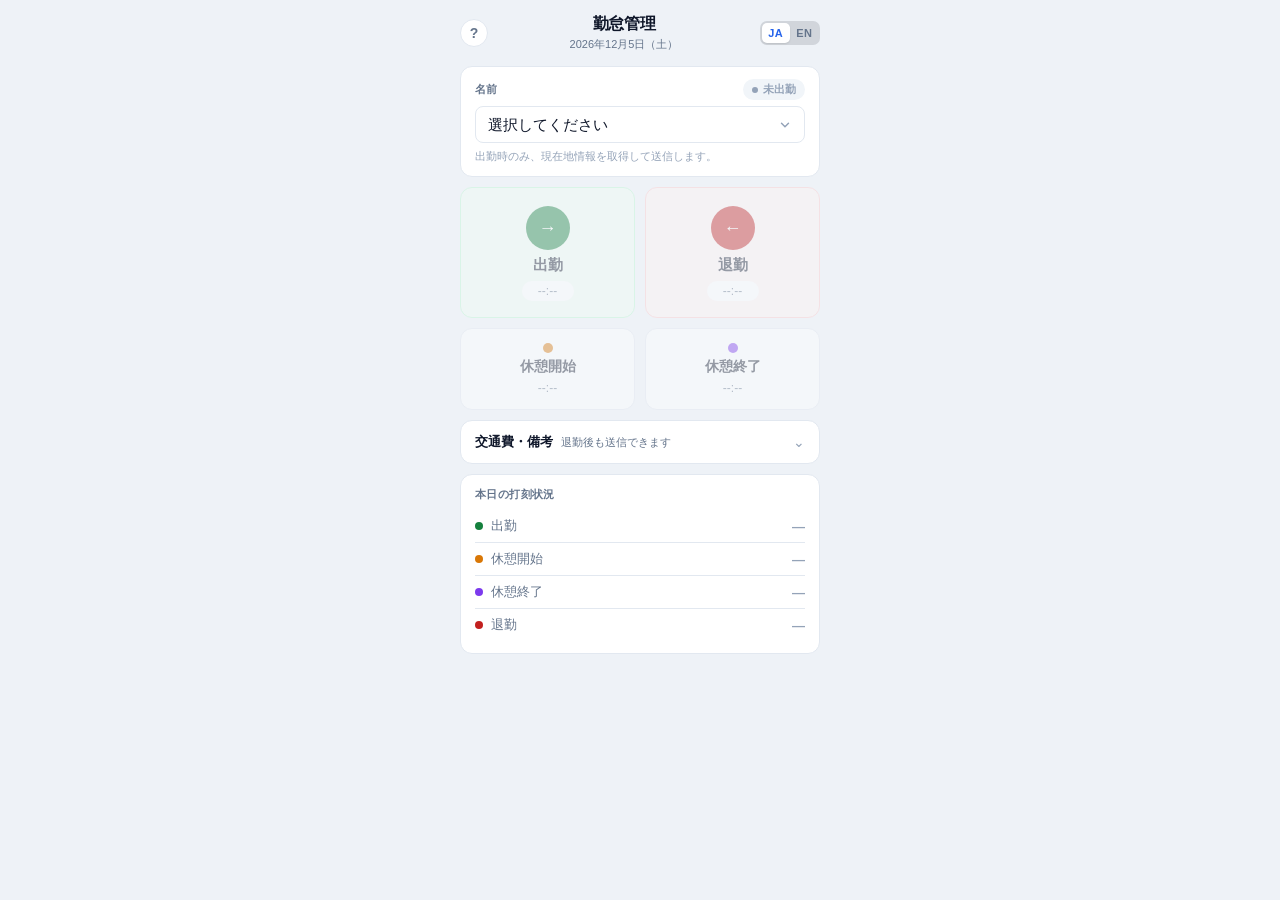
==== commit b1ab667a: "Update index.html" ====
--- a/index.html
+++ b/index.html
@@ -77,6 +77,10 @@
       <div class="acc-chevron">&#8964;</div>
     </div>
     <div class="acc-body">
+      <div class="fare-date-row">
+        <div class="fare-lbl" data-i18n="fareDate">対象日</div>
+        <input class="fare-date-input" id="fare-date" type="date" />
+      </div>
       <div class="fare-row">
         <div class="fare-field">
           <div class="fare-lbl" data-i18n="fareGo">行き (円)</div>
@@ -164,54 +168,18 @@
 <div class="toast" id="toast"></div>
 
 <!-- マニュアルモーダル -->
-<div class="modal-ov" id="modal-manual" onclick="closeManual(event)">
+<div class="modal-ov manual-ov" id="modal-manual" onclick="closeManual(event)">
   <div class="manual-modal">
     <div class="manual-header">
       <div class="manual-title">操作マニュアル</div>
       <button class="manual-close" onclick="closeManual()">✕</button>
     </div>
-    <div class="manual-body">
-      <div class="manual-step">
-        <div class="manual-step-num" style="background:var(--green);">1</div>
-        <div class="manual-step-content">
-          <div class="manual-step-title">名前を選択する</div>
-          <div class="manual-step-desc">画面上部のプルダウンから自分の名前を選んでください。出勤ボタンが有効になります。</div>
-        </div>
-      </div>
-      <div class="manual-step">
-        <div class="manual-step-num" style="background:var(--green);">2</div>
-        <div class="manual-step-content">
-          <div class="manual-step-title">出勤ボタンを押す</div>
-          <div class="manual-step-desc">確認画面で名前を確認してから「出勤する」を押してください。出勤後は名前の変更ができなくなります。</div>
-        </div>
-      </div>
-      <div class="manual-step">
-        <div class="manual-step-num" style="background:#D97706;">3</div>
-        <div class="manual-step-content">
-          <div class="manual-step-title">休憩開始 / 休憩終了</div>
-          <div class="manual-step-desc">休憩に入るときは「休憩開始」、戻ったら「休憩終了」を押してください。</div>
-        </div>
-      </div>
-      <div class="manual-step">
-        <div class="manual-step-num" style="background:var(--red);">4</div>
-        <div class="manual-step-content">
-          <div class="manual-step-title">退勤ボタンを押す</div>
-          <div class="manual-step-desc">確認画面で時刻を確認してから「退勤する」を押してください。データが送信され、画面がリセットされます。</div>
-        </div>
-      </div>
-      <div class="manual-divider"></div>
-      <div class="manual-step">
-        <div class="manual-step-num" style="background:var(--blue);">+</div>
-        <div class="manual-step-content">
-          <div class="manual-step-title">交通費・備考の送信</div>
-          <div class="manual-step-desc">「交通費・備考」を開いて行き・帰りの金額を入力し「交通費・メモだけ送信」を押してください。退勤後でも送信できます。領収書などの画像も添付できます（3枚まで）。</div>
-        </div>
-      </div>
-    </div>
+    <iframe class="manual-frame" src="manual.html" title="操作マニュアル"></iframe>
   </div>
 </div>
 
 <script src="script.js"></script>
 <script src="manual.js"></script>
+<script src="fare-date.js"></script>
 </body>
 </html>
--- a/styles.css
+++ b/styles.css
@@ -36,7 +36,14 @@
 .hd-center { text-align: center; flex: 1; }
 .hd-title { font-size: 16px; font-weight: 700; letter-spacing: -.3px; }
 .hd-date { font-size: 11px; color: var(--sub); margin-top: 2px; }
-.hd-spacer { width: 60px; }
+.help-btn {
+  width: 28px; height: 28px; border-radius: 50%;
+  border: 1.5px solid var(--border); background: var(--card);
+  color: var(--sub); font-size: 14px; font-weight: 700;
+  cursor: pointer; display: flex; align-items: center; justify-content: center;
+  flex-shrink: 0; transition: all .15s; font-family: inherit;
+}
+.help-btn:hover { border-color: var(--blue); color: var(--blue); background: var(--blue-bg); }
 .lang-row { display: flex; gap: 1px; background: #D1D5DB; border-radius: 7px; padding: 2px; width: 60px; }
 .lang-btn {
   flex: 1; font-size: 11px; font-weight: 600; letter-spacing: .4px;
@@ -234,3 +241,30 @@
 .sending-overlay { display: none; position: fixed; inset: 0; background: rgba(0,0,0,0.35); z-index: 100; align-items: center; justify-content: center; }
 .sending-overlay.show { display: flex; }
 .sending-box { background: var(--card); border-radius: var(--r); padding: 2rem 2.5rem; text-align: center; font-size: 15px; font-weight: 600; }
+
+/* ── Manual modal ── */
+.manual-modal {
+  background: var(--card); border-radius: 18px; width: 100%; max-width: 340px;
+  max-height: 80vh; display: flex; flex-direction: column; overflow: hidden;
+}
+.manual-header {
+  display: flex; align-items: center; justify-content: space-between;
+  padding: 18px 18px 14px; border-bottom: 1px solid var(--border);
+}
+.manual-title { font-size: 16px; font-weight: 700; }
+.manual-close {
+  width: 28px; height: 28px; border-radius: 50%; border: none;
+  background: var(--border); color: var(--sub); font-size: 13px;
+  cursor: pointer; display: flex; align-items: center; justify-content: center; font-family: inherit;
+}
+.manual-body { padding: 16px 18px 20px; overflow-y: auto; display: flex; flex-direction: column; gap: 14px; }
+.manual-step { display: flex; gap: 12px; align-items: flex-start; }
+.manual-step-num {
+  width: 24px; height: 24px; border-radius: 50%; flex-shrink: 0;
+  color: #fff; font-size: 12px; font-weight: 700;
+  display: flex; align-items: center; justify-content: center; margin-top: 1px;
+}
+.manual-step-content { flex: 1; }
+.manual-step-title { font-size: 13px; font-weight: 700; margin-bottom: 3px; }
+.manual-step-desc { font-size: 12px; color: var(--sub); line-height: 1.6; }
+.manual-divider { border: none; border-top: 1px dashed var(--border); margin: 2px 0; }
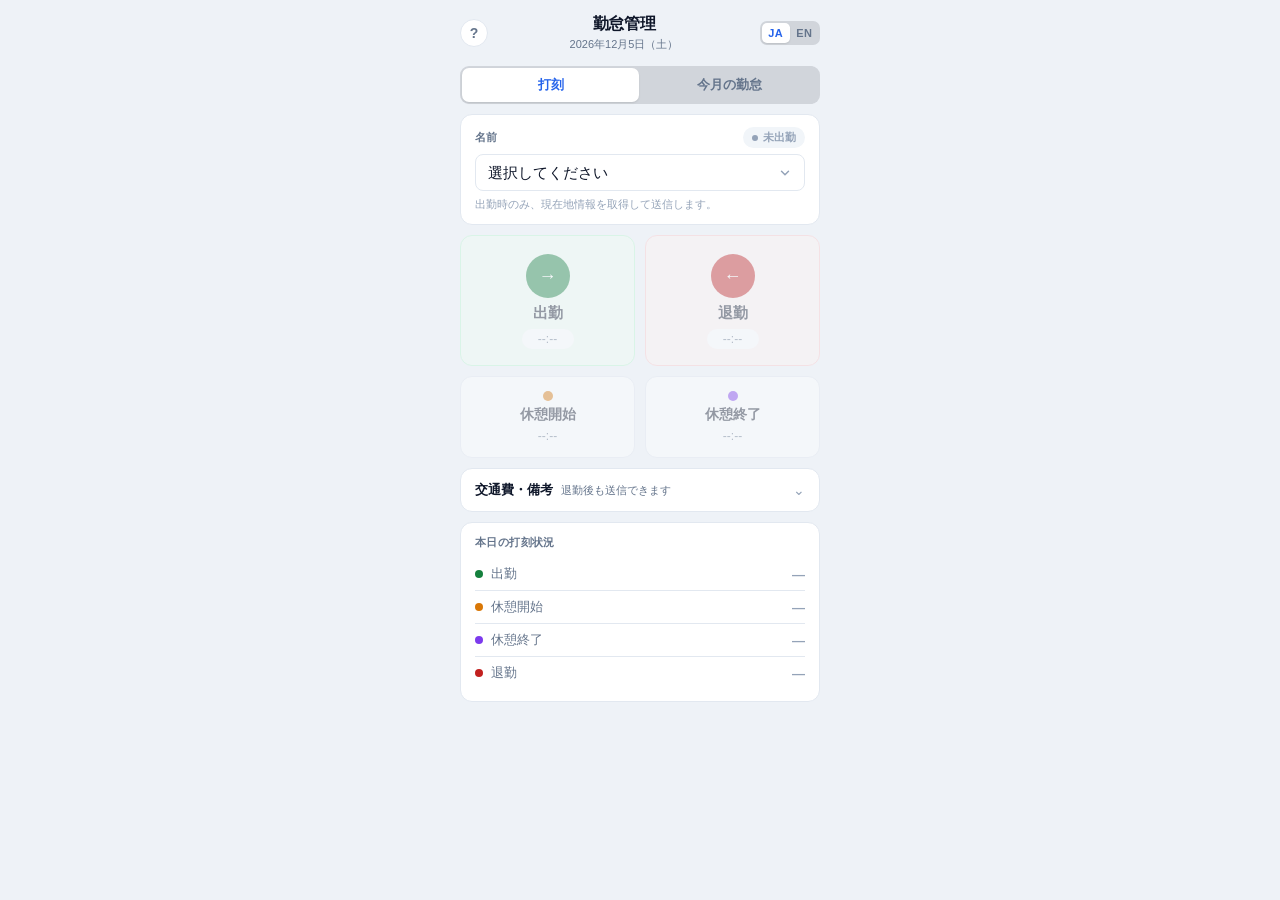
==== commit 1e96f8a8: "Update index.html" ====
--- a/index.html
+++ b/index.html
@@ -22,6 +22,15 @@
     </div>
   </div>
 
+  <!-- Tabs -->
+  <div class="tab-bar">
+    <button class="tab-btn active" id="tab-btn-punch" onclick="switchTab('punch')">打刻</button>
+    <button class="tab-btn" id="tab-btn-history" onclick="switchTab('history')">今月の勤怠</button>
+  </div>
+
+  <!-- ══════════ 打刻タブ ══════════ -->
+  <div class="tab-panel active" id="tab-punch">
+
   <!-- Name card with inline status badge -->
   <div class="name-card">
     <div class="name-head">
@@ -129,6 +138,89 @@
       </div>
     </div>
   </div>
+
+  </div><!-- /tab-punch -->
+
+  <!-- ══════════ 今月の勤怠タブ ══════════ -->
+  <div class="tab-panel" id="tab-history">
+
+    <!-- 名前未選択 -->
+    <div class="hist-msg" id="hist-noname">
+      <div class="hist-msg-ico">&#128100;</div>
+      <div class="hist-msg-ttl">名前を選択してください</div>
+      <div class="hist-msg-txt">「打刻」タブでご自身の名前を選ぶと、今月の勤怠を表示できます。</div>
+    </div>
+
+    <!-- 暗証番号入力 -->
+    <div class="hist-gate" id="hist-gate">
+      <div class="hist-msg-ico">&#128274;</div>
+      <div class="hist-msg-ttl">今月の勤怠を表示します</div>
+      <div class="hist-msg-txt">ご自身の暗証番号を入力してください。</div>
+      <div class="gate-name" id="gate-name">—</div>
+      <input class="pin-inp" id="pin-inp" type="tel" inputmode="numeric" maxlength="6" placeholder="••••" autocomplete="off" />
+      <div class="gate-err" id="gate-err"></div>
+      <button class="gate-btn" id="gate-btn" disabled>確認する</button>
+      <div class="gate-note">暗証番号が分からない場合は管理者にお問い合わせください。</div>
+    </div>
+
+    <!-- 読み込み中 -->
+    <div class="hist-loading" id="hist-loading">読み込み中...</div>
+
+    <!-- 本体 -->
+    <div id="hist-main">
+      <div class="hist-head">
+        <div>
+          <div class="hist-month" id="hist-month">—</div>
+          <div class="hist-name" id="hist-name">—</div>
+        </div>
+        <button class="lock-btn" id="lock-btn">ロック</button>
+      </div>
+
+      <div class="sum-grid">
+        <div class="sum-card">
+          <div class="sum-lbl">出勤日数</div>
+          <div class="sum-val" id="s-days">0<span class="unit">日</span></div>
+          <div class="sum-sub">今月の稼働</div>
+        </div>
+        <div class="sum-card">
+          <div class="sum-lbl">勤務時間</div>
+          <div class="sum-val" id="s-hours">0<span class="unit">h</span></div>
+          <div class="sum-sub">休憩を除く</div>
+        </div>
+        <div class="sum-card">
+          <div class="sum-lbl">残業</div>
+          <div class="sum-val" id="s-ot">0<span class="unit">h</span></div>
+          <div class="sum-sub">8時間超の分</div>
+        </div>
+        <div class="sum-card">
+          <div class="sum-lbl">深夜</div>
+          <div class="sum-val" id="s-nt">0<span class="unit">h</span></div>
+          <div class="sum-sub">22時〜5時</div>
+        </div>
+      </div>
+
+      <div class="hist-alert" id="fare-alert">
+        <div class="alert-ico">!</div>
+        <div>
+          <div class="alert-ttl">交通費が未入力の日があります</div>
+          <div class="alert-txt" id="fare-alert-txt"></div>
+        </div>
+      </div>
+
+      <div class="list-card">
+        <div class="list-head">
+          <div class="list-ttl">日別の記録</div>
+          <div class="list-cnt" id="list-cnt">0件</div>
+        </div>
+        <div id="day-list"></div>
+      </div>
+
+      <div class="hist-note">
+        記録はスプレッドシートの内容を表示しています。内容に誤りがある場合は管理者にご連絡ください。
+      </div>
+    </div>
+
+  </div><!-- /tab-history -->
 
 </div><!-- /app -->
 
@@ -181,5 +273,6 @@
 <script src="script.js"></script>
 <script src="manual.js"></script>
 <script src="fare-date.js"></script>
+<script src="history.js"></script>
 </body>
 </html>
--- a/styles.css
+++ b/styles.css
@@ -243,13 +243,14 @@
 .sending-box { background: var(--card); border-radius: var(--r); padding: 2rem 2.5rem; text-align: center; font-size: 15px; font-weight: 600; }
 
 /* ── Manual modal ── */
+.manual-ov { align-items: flex-end; padding: 0; }
 .manual-modal {
-  background: var(--card); border-radius: 18px; width: 100%; max-width: 340px;
-  max-height: 80vh; display: flex; flex-direction: column; overflow: hidden;
+  background: var(--card); border-radius: 18px 18px 0 0; width: 100%; max-width: 480px;
+  height: 88vh; display: flex; flex-direction: column; overflow: hidden;
 }
 .manual-header {
   display: flex; align-items: center; justify-content: space-between;
-  padding: 18px 18px 14px; border-bottom: 1px solid var(--border);
+  padding: 16px 18px 12px; border-bottom: 1px solid var(--border); flex-shrink: 0;
 }
 .manual-title { font-size: 16px; font-weight: 700; }
 .manual-close {
@@ -257,14 +258,137 @@
   background: var(--border); color: var(--sub); font-size: 13px;
   cursor: pointer; display: flex; align-items: center; justify-content: center; font-family: inherit;
 }
-.manual-body { padding: 16px 18px 20px; overflow-y: auto; display: flex; flex-direction: column; gap: 14px; }
-.manual-step { display: flex; gap: 12px; align-items: flex-start; }
-.manual-step-num {
-  width: 24px; height: 24px; border-radius: 50%; flex-shrink: 0;
-  color: #fff; font-size: 12px; font-weight: 700;
-  display: flex; align-items: center; justify-content: center; margin-top: 1px;
-}
-.manual-step-content { flex: 1; }
-.manual-step-title { font-size: 13px; font-weight: 700; margin-bottom: 3px; }
-.manual-step-desc { font-size: 12px; color: var(--sub); line-height: 1.6; }
-.manual-divider { border: none; border-top: 1px dashed var(--border); margin: 2px 0; }
+.manual-frame { flex: 1; border: none; width: 100%; }
+
+/* ── Fare date picker ── */
+.fare-date-row { display: flex; flex-direction: column; gap: 4px; margin-bottom: 8px; }
+.fare-date-input {
+  width: 100%; padding: 8px 10px; border: 1.5px solid var(--border); border-radius: var(--r-sm);
+  font-size: 14px; color: var(--text); background: #fff; font-family: inherit;
+  transition: border-color .15s;
+}
+.fare-date-input:focus { outline: none; border-color: var(--blue); }
+
+/* ══════════ Tabs ══════════ */
+.tab-bar {
+  display: grid; grid-template-columns: 1fr 1fr; gap: 2px;
+  background: #D1D5DB; border-radius: 9px; padding: 2px;
+}
+.tab-btn {
+  padding: 8px 0; font-size: 13px; font-weight: 700;
+  border: none; background: transparent; border-radius: 7px;
+  color: var(--sub); cursor: pointer; font-family: inherit; transition: all .15s;
+}
+.tab-btn.active { background: #fff; color: var(--blue); box-shadow: 0 1px 2px rgba(0,0,0,.1); }
+.tab-panel { display: none; }
+.tab-panel.active { display: flex; flex-direction: column; gap: 10px; }
+
+/* ══════════ 今月の勤怠 ══════════ */
+.hist-msg, .hist-gate {
+  background: var(--card); border-radius: var(--r); border: 1px solid var(--border);
+  padding: 26px 20px; display: flex; flex-direction: column; gap: 9px; text-align: center;
+}
+.hist-msg-ico {
+  width: 46px; height: 46px; border-radius: 50%; margin: 0 auto 2px;
+  background: var(--blue-bg); border: 1.5px solid var(--blue-mid);
+  display: flex; align-items: center; justify-content: center; font-size: 20px;
+}
+.hist-msg-ttl { font-size: 15px; font-weight: 700; }
+.hist-msg-txt { font-size: 12px; color: var(--sub); line-height: 1.6; }
+
+.gate-name {
+  font-size: 15px; font-weight: 700; margin-top: 4px;
+  background: var(--bg); border-radius: var(--r-sm); padding: 9px 12px;
+}
+.pin-inp {
+  width: 100%; padding: 12px; border: 1.5px solid var(--border); border-radius: var(--r-sm);
+  font-size: 22px; font-weight: 700; text-align: center; letter-spacing: 8px;
+  font-family: inherit; color: var(--text); background: #fff; font-variant-numeric: tabular-nums;
+}
+.pin-inp:focus { outline: none; border-color: var(--blue); }
+.gate-err { font-size: 12px; color: var(--red); min-height: 16px; font-weight: 600; }
+.gate-btn {
+  width: 100%; padding: 12px; border: none; border-radius: var(--r-sm);
+  background: var(--blue); color: #fff; font-size: 15px; font-weight: 700;
+  cursor: pointer; font-family: inherit;
+}
+.gate-btn:disabled { opacity: .4; cursor: default; }
+.gate-note { font-size: 11px; color: var(--muted); line-height: 1.6; }
+
+.hist-loading { padding: 44px 14px; text-align: center; font-size: 13px; color: var(--sub); font-weight: 600; }
+
+.hist-head { display: flex; align-items: center; justify-content: space-between; padding: 2px 2px 8px; }
+.hist-month { font-size: 16px; font-weight: 700; font-variant-numeric: tabular-nums; }
+.hist-name { font-size: 11px; color: var(--sub); margin-top: 1px; }
+.lock-btn {
+  border: 1.5px solid var(--border); background: var(--card); color: var(--sub);
+  font-size: 11px; font-weight: 600; border-radius: 99px; padding: 5px 11px;
+  cursor: pointer; font-family: inherit; flex-shrink: 0;
+}
+
+.sum-grid { display: grid; grid-template-columns: 1fr 1fr; gap: 8px; margin-bottom: 10px; }
+.sum-card { background: var(--card); border-radius: var(--r); border: 1px solid var(--border); padding: 11px 12px; }
+.sum-lbl { font-size: 10px; font-weight: 600; color: var(--sub); letter-spacing: .3px; }
+.sum-val { font-size: 21px; font-weight: 700; font-variant-numeric: tabular-nums; margin-top: 3px; line-height: 1.1; }
+.sum-val .unit { font-size: 12px; font-weight: 600; color: var(--sub); margin-left: 2px; }
+.sum-sub { font-size: 10px; color: var(--muted); margin-top: 2px; }
+
+.hist-alert {
+  background: #FFFBEB; border: 1px solid #FDE68A; border-radius: var(--r);
+  padding: 10px 12px; display: flex; gap: 9px; align-items: flex-start; margin-bottom: 10px;
+}
+.alert-ico {
+  width: 18px; height: 18px; border-radius: 50%; background: #D97706; color: #fff;
+  font-size: 11px; font-weight: 700; display: flex; align-items: center; justify-content: center;
+  flex-shrink: 0; margin-top: 1px;
+}
+.alert-ttl { font-size: 12px; font-weight: 700; color: #92400E; }
+.alert-txt { font-size: 11px; color: #B45309; line-height: 1.5; margin-top: 2px; }
+
+.list-card { background: var(--card); border-radius: var(--r); border: 1px solid var(--border); overflow: hidden; }
+.list-head {
+  padding: 11px 14px 9px; border-bottom: 1px solid var(--border);
+  display: flex; align-items: center; justify-content: space-between;
+}
+.list-ttl { font-size: 11px; font-weight: 600; color: var(--sub); letter-spacing: .4px; }
+.list-cnt { font-size: 11px; color: var(--muted); }
+
+.day { border-bottom: 1px solid var(--border); }
+.day:last-child { border-bottom: none; }
+.day-head { padding: 10px 14px; display: flex; align-items: center; gap: 10px; cursor: pointer; user-select: none; }
+.day-date { width: 38px; flex-shrink: 0; }
+.day-d { font-size: 15px; font-weight: 700; font-variant-numeric: tabular-nums; line-height: 1.1; }
+.day-w { font-size: 10px; color: var(--muted); }
+.day-w.sat { color: var(--blue); }
+.day-w.sun { color: var(--red); }
+.day-mid { flex: 1; min-width: 0; }
+.day-time { font-size: 13px; font-weight: 600; font-variant-numeric: tabular-nums; }
+.day-tags { display: flex; gap: 4px; margin-top: 3px; flex-wrap: wrap; }
+.tag { font-size: 9px; font-weight: 700; padding: 1px 6px; border-radius: 99px; letter-spacing: .2px; }
+.tag.ot { background: var(--red-bg); color: var(--red); }
+.tag.nt { background: #F5F3FF; color: #7C3AED; }
+.tag.br { background: #FFFBEB; color: #B45309; }
+.tag.no-fare { background: #D97706; color: #fff; }
+.tag.live { background: var(--green-bg); color: var(--green); }
+.day-right { text-align: right; flex-shrink: 0; }
+.day-h { font-size: 15px; font-weight: 700; font-variant-numeric: tabular-nums; line-height: 1.1; }
+.day-hu { font-size: 10px; color: var(--muted); }
+.day-chev { font-size: 11px; color: var(--muted); transition: transform .2s; margin-left: 2px; }
+.day.open .day-chev { transform: rotate(180deg); }
+.day-body { display: none; padding: 0 14px 12px; }
+.day.open .day-body { display: block; }
+
+.det-row {
+  display: flex; align-items: center; justify-content: space-between;
+  padding: 6px 0; border-bottom: 1px dashed var(--border); font-size: 12px;
+}
+.det-row:last-child { border-bottom: none; }
+.det-l { color: var(--sub); display: flex; align-items: center; gap: 6px; }
+.det-dot { width: 7px; height: 7px; border-radius: 50%; flex-shrink: 0; }
+.det-v { font-weight: 600; font-variant-numeric: tabular-nums; }
+.det-v.na { color: var(--muted); font-weight: 500; }
+.det-v.warn { color: #D97706; }
+
+.hist-note { font-size: 10px; color: var(--muted); line-height: 1.6; padding: 10px 2px 0; }
+.hist-empty { padding: 28px 14px; text-align: center; font-size: 13px; color: var(--muted); line-height: 1.7; }
+.hist-hide { display: none !important; }
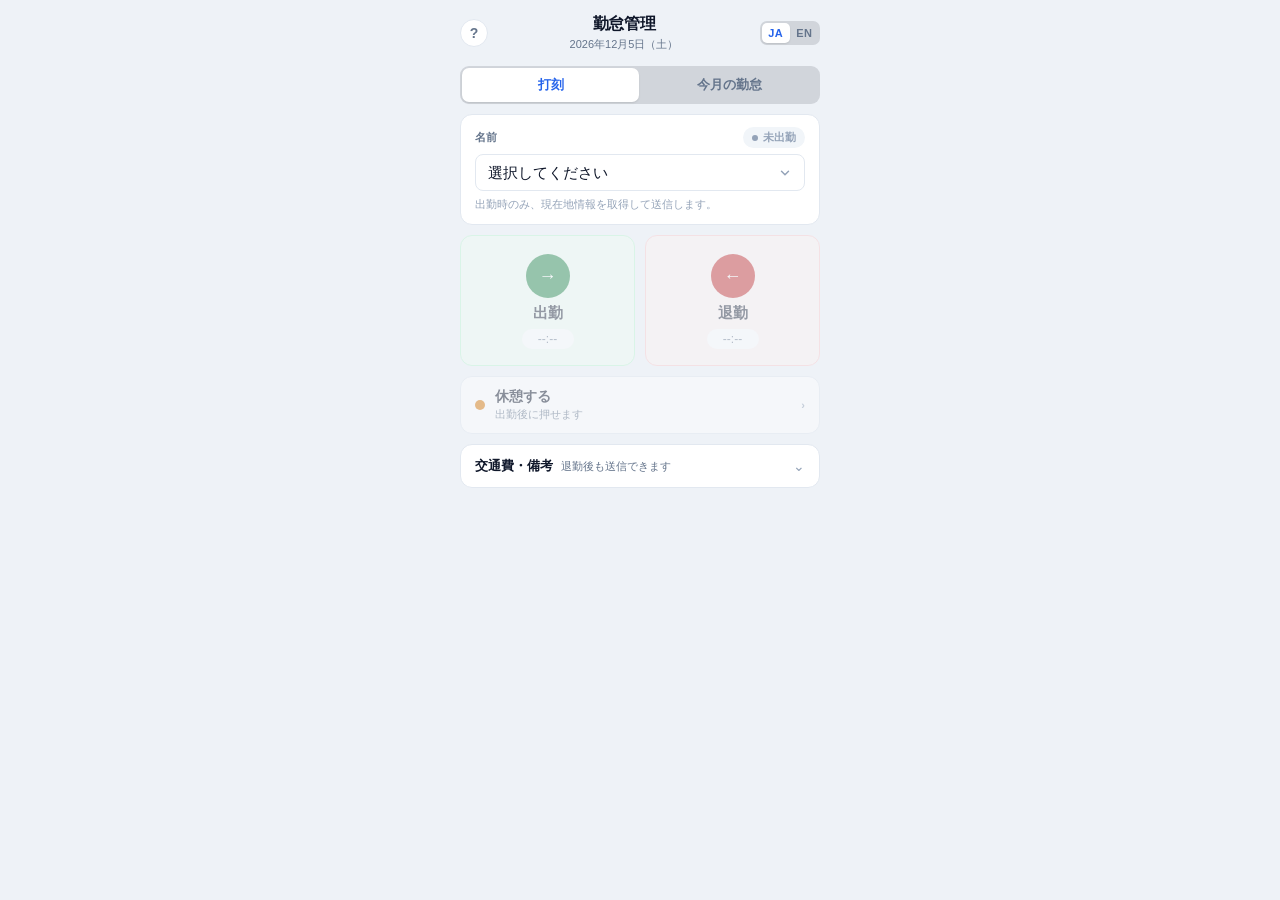
==== commit fd1d78fd: "打刻画面を改善し、交通費の未入力を日付ごとに入力できるようにする - 状態バッジに経過時間を表示（出勤中 3時間12分 / 休憩中 12分） - 休憩ボタンを1つに統合。休憩中は退勤を押せない - 「" ====
--- a/index.html
+++ b/index.html
@@ -62,30 +62,29 @@
     </button>
   </div>
 
-  <!-- Break buttons (休憩開始 / 休憩終了) -->
-  <div class="break-btns">
-    <button class="break-btn" id="btn-bs" disabled onclick="record('休憩開始')">
-      <div class="break-dot" style="background:#D97706;"></div>
-      <div class="break-lbl" data-i18n="breakStart">休憩開始</div>
-      <div class="break-time" id="time-bs">--:--</div>
-    </button>
-    <button class="break-btn" id="btn-be" disabled onclick="record('休憩終了')">
-      <div class="break-dot" style="background:#7C3AED;"></div>
-      <div class="break-lbl" data-i18n="breakEnd">休憩終了</div>
-      <div class="break-time" id="time-be">--:--</div>
-    </button>
-  </div>
+  <!-- Break button (休憩する → 休憩を終わる → 休憩済み。punch-ui.js が状態を切り替える) -->
+  <button class="brk-btn" id="btn-brk" disabled onclick="punchBreakTap()">
+    <div class="brk-dot"></div>
+    <div class="brk-main">
+      <div class="brk-t" id="brk-t">休憩する</div>
+      <div class="brk-s" id="brk-s">出勤後に押せます</div>
+    </div>
+    <div class="brk-go" id="brk-go">&rsaquo;</div>
+  </button>
 
   <!-- Commute accordion -->
   <div class="commute-card" id="commute-card">
     <div class="acc-head" onclick="toggleAcc()">
       <div class="acc-left">
         <div class="section-title" data-i18n="commuteTitle">交通費・備考</div>
+        <span class="fare-pill" id="fare-pill" hidden></span>
         <div class="section-sub" data-i18n="commuteSubtitle">退勤後も送信できます</div>
       </div>
       <div class="acc-chevron">&#8964;</div>
     </div>
     <div class="acc-body">
+      <!-- 未入力の日（fare-missing.js が描画。暗証番号が未入力の端末では案内だけ出す） -->
+      <div class="miss-box" id="miss-box" hidden></div>
       <div class="fare-date-row">
         <div class="fare-lbl" data-i18n="fareDate">対象日</div>
         <input class="fare-date-input" id="fare-date" type="date" />
@@ -113,29 +112,6 @@
       <button class="supp-btn" id="supp-btn" disabled onclick="sendSupplementalInfo()">
         <span data-i18n="supplementalSend">交通費・メモだけ送信</span>
       </button>
-    </div>
-  </div>
-
-  <!-- Today's status -->
-  <div class="status-card">
-    <div class="status-title" data-i18n="todayStatus">本日の打刻状況</div>
-    <div class="status-rows">
-      <div class="status-row">
-        <div class="status-left"><div class="s-dot" style="background:var(--green)"></div><span data-i18n="checkin">出勤</span></div>
-        <div class="status-val" id="s-ci">—</div>
-      </div>
-      <div class="status-row">
-        <div class="status-left"><div class="s-dot" style="background:#D97706"></div><span data-i18n="breakStart">休憩開始</span></div>
-        <div class="status-val" id="s-bs">—</div>
-      </div>
-      <div class="status-row">
-        <div class="status-left"><div class="s-dot" style="background:#7C3AED"></div><span data-i18n="breakEnd">休憩終了</span></div>
-        <div class="status-val" id="s-be">—</div>
-      </div>
-      <div class="status-row">
-        <div class="status-left"><div class="s-dot" style="background:var(--red)"></div><span data-i18n="checkout">退勤</span></div>
-        <div class="status-val" id="s-co">—</div>
-      </div>
     </div>
   </div>
 
@@ -173,7 +149,7 @@
           <div class="hist-month" id="hist-month">—</div>
           <div class="hist-name" id="hist-name">—</div>
         </div>
-        <button class="lock-btn" id="lock-btn">ロック</button>
+        <button class="lock-btn" id="lock-btn">ログアウト</button>
       </div>
 
       <div class="sum-grid">
@@ -239,16 +215,17 @@
   </div>
 </div>
 
-<!-- 退勤確認モーダル -->
+<!-- 退勤確認モーダル（中身は punch-ui.js が交通費の入力状況に合わせて組み立てる） -->
 <div class="modal-ov" id="modal">
   <div class="modal">
     <div class="modal-ttl" data-i18n="modalTitle">退勤しますか？</div>
-    <div class="modal-body" data-i18n="modalBody">退勤を記録するとデータがリセットされます。よろしいですか？</div>
     <div class="modal-time" id="modal-time"></div>
-    <div class="modal-btns">
-      <button class="modal-cancel" onclick="closeModal()" data-i18n="cancel">キャンセル</button>
-      <button class="modal-confirm" onclick="doCheckout()" data-i18n="confirm">退勤する</button>
-    </div>
+    <div class="modal-sum" id="modal-sum"></div>
+    <div class="co-warn" id="co-warn" hidden>
+      <div class="co-warn-t" id="co-warn-t"></div>
+      <div class="co-warn-s" id="co-warn-s"></div>
+    </div>
+    <div class="co-btns" id="co-btns"></div>
   </div>
 </div>
 
@@ -274,5 +251,7 @@
 <script src="manual.js"></script>
 <script src="fare-date.js"></script>
 <script src="history.js"></script>
+<script src="fare-missing.js"></script>
+<script src="punch-ui.js"></script>
 </body>
 </html>
--- a/styles.css
+++ b/styles.css
@@ -392,3 +392,76 @@
 .hist-note { font-size: 10px; color: var(--muted); line-height: 1.6; padding: 10px 2px 0; }
 .hist-empty { padding: 28px 14px; text-align: center; font-size: 13px; color: var(--muted); line-height: 1.7; }
 .hist-hide { display: none !important; }
+
+/* ══════════ 打刻画面の改善（punch-ui.js / fare-missing.js） ══════════ */
+[hidden] { display: none !important; }
+
+/* ── 状態バッジ：勤務中・休憩中は点がゆっくり点滅 ── */
+.status-badge { font-variant-numeric: tabular-nums; }
+.status-badge.s-ci .sb-dot, .status-badge.s-br .sb-dot { animation: sb-pulse 1.6s ease-in-out infinite; }
+@keyframes sb-pulse { 50% { opacity: .25; } }
+@media (prefers-reduced-motion: reduce) { .status-badge .sb-dot { animation: none !important; } }
+
+/* ── 休憩ボタン（1つ） ── */
+.brk-btn {
+  width: 100%; background: var(--card); border: 1.5px solid var(--border); border-radius: var(--r);
+  padding: 11px 14px; display: flex; align-items: center; gap: 10px;
+  cursor: pointer; text-align: left; font-family: inherit; transition: all .15s;
+}
+.brk-btn:active:not(:disabled) { transform: scale(.98); }
+.brk-btn:disabled { opacity: .45; cursor: default; }
+.brk-btn.on { background: #FFFBEB; border-color: #D97706; opacity: 1; }
+.brk-btn.done { background: #F8FAFC; }
+.brk-dot { width: 10px; height: 10px; border-radius: 50%; background: #D97706; flex-shrink: 0; }
+.brk-main { flex: 1; min-width: 0; }
+.brk-t { font-size: 14px; font-weight: 700; color: var(--text); }
+.brk-s { font-size: 11px; color: var(--sub); margin-top: 1px; font-variant-numeric: tabular-nums; }
+.brk-go { font-size: 11px; font-weight: 700; color: var(--muted); flex-shrink: 0; }
+.brk-btn.on .brk-t { color: #92400E; }
+.brk-btn.on .brk-go { color: #B45309; }
+
+/* ── 交通費欄：未入力のバッジと日付ボタン ── */
+.fare-pill {
+  display: inline-block; background: #D97706; color: #fff; font-size: 10px; font-weight: 700;
+  border-radius: 99px; padding: 1px 8px; white-space: nowrap;
+}
+.commute-card.has-miss .section-sub { display: none; }
+.miss-box { margin-bottom: 10px; }
+.miss-label { font-size: 11px; font-weight: 700; color: #B45309; margin-bottom: 6px; }
+.miss-chips { display: flex; gap: 6px; flex-wrap: wrap; }
+.miss-chip {
+  border: 1.5px solid #FDE68A; background: #FFFBEB; color: #92400E;
+  font-size: 12px; font-weight: 700; border-radius: 99px; padding: 5px 12px;
+  cursor: pointer; font-family: inherit; transition: all .15s;
+}
+.miss-chip.on { background: #D97706; border-color: #D97706; color: #fff; }
+.miss-hint { font-size: 11px; color: var(--muted); line-height: 1.6; }
+.miss-hint-btn {
+  border: none; background: none; padding: 0; font-size: 11px; font-weight: 700;
+  color: var(--blue); cursor: pointer; font-family: inherit; text-decoration: underline;
+}
+
+/* ── 退勤の確認 ── */
+.modal-sum { font-size: 12px; color: var(--sub); font-variant-numeric: tabular-nums; }
+.co-warn {
+  background: #FFFBEB; border: 1px solid #FDE68A; border-radius: var(--r-sm);
+  padding: 9px 10px; margin-top: 12px;
+}
+.co-warn-t { font-size: 12px; font-weight: 700; color: #92400E; }
+.co-warn-s { font-size: 11px; color: #B45309; margin-top: 2px; }
+.co-btns { display: flex; flex-direction: column; gap: 8px; margin-top: 14px; }
+.co-btn {
+  width: 100%; padding: 11px; border-radius: var(--r-sm); border: none;
+  font-size: 14px; font-weight: 700; cursor: pointer; font-family: inherit;
+}
+.co-btn.pri { background: var(--blue); color: #fff; }
+.co-btn.red { background: var(--red); color: #fff; }
+.co-btn.sec { background: #fff; border: 1.5px solid var(--border); color: var(--text); }
+.co-btn.txt { background: none; color: var(--sub); padding: 8px; font-weight: 600; }
+
+/* ── 勤怠タブ：未入力の日から入力へ ── */
+.hist-fare-btn {
+  width: 100%; margin-top: 9px; padding: 8px; border-radius: var(--r-sm);
+  border: 1.5px solid #FDE68A; background: #FFFBEB;
+  font-size: 12px; font-weight: 700; color: #B45309; cursor: pointer; font-family: inherit;
+}
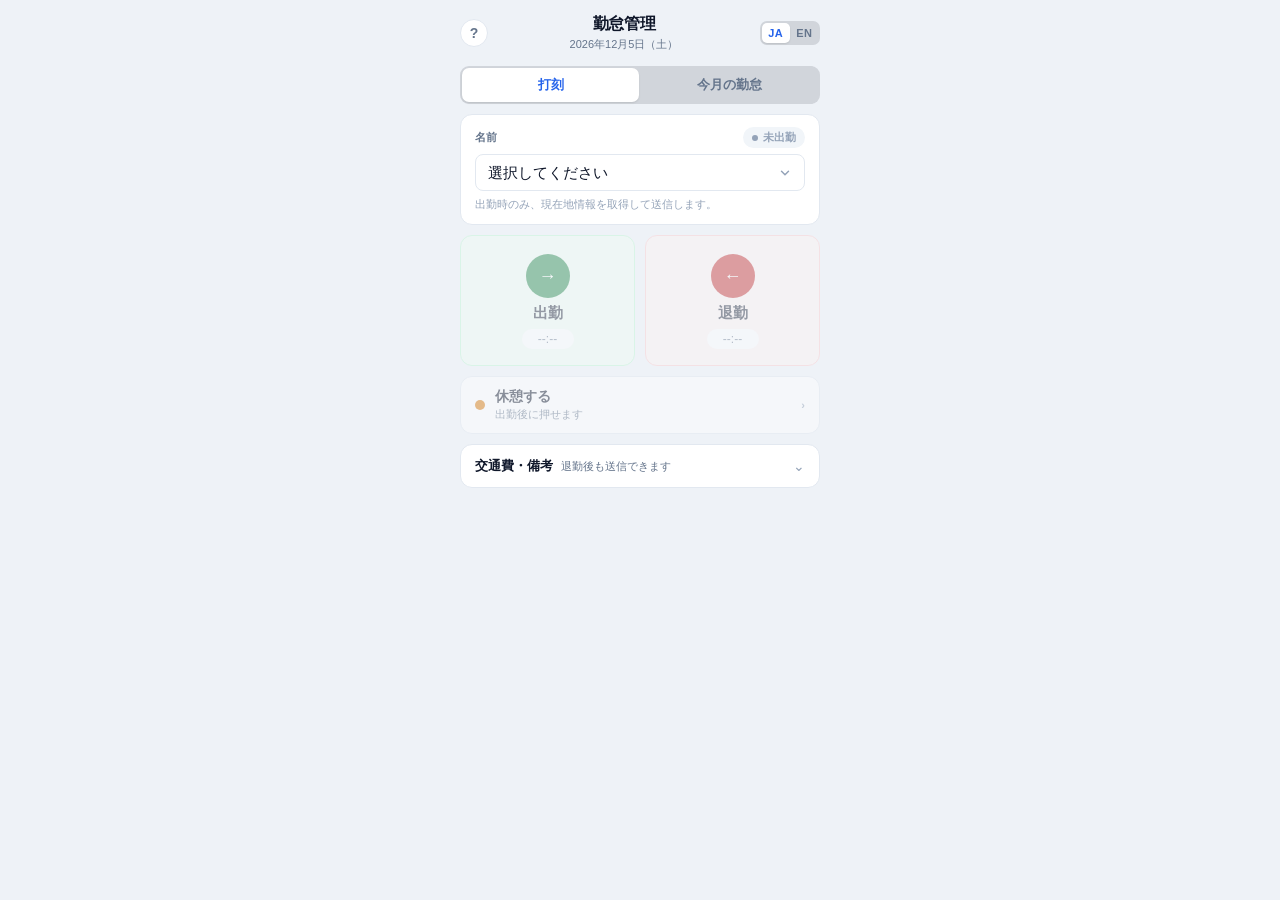
==== commit e43eeb06: "名前の一覧をGAS経由だけで読み込む（名簿ブックを社内限定にできるようにする） - 名簿ブック（公開スプレッドシート）を先に読みに行く処理は、非公開にすると   失敗するまで12秒待ってからGASに切" ====
--- a/index.html
+++ b/index.html
@@ -248,6 +248,7 @@
 </div>
 
 <script src="script.js"></script>
+<script src="names-gas.js"></script>
 <script src="manual.js"></script>
 <script src="fare-date.js"></script>
 <script src="history.js"></script>
